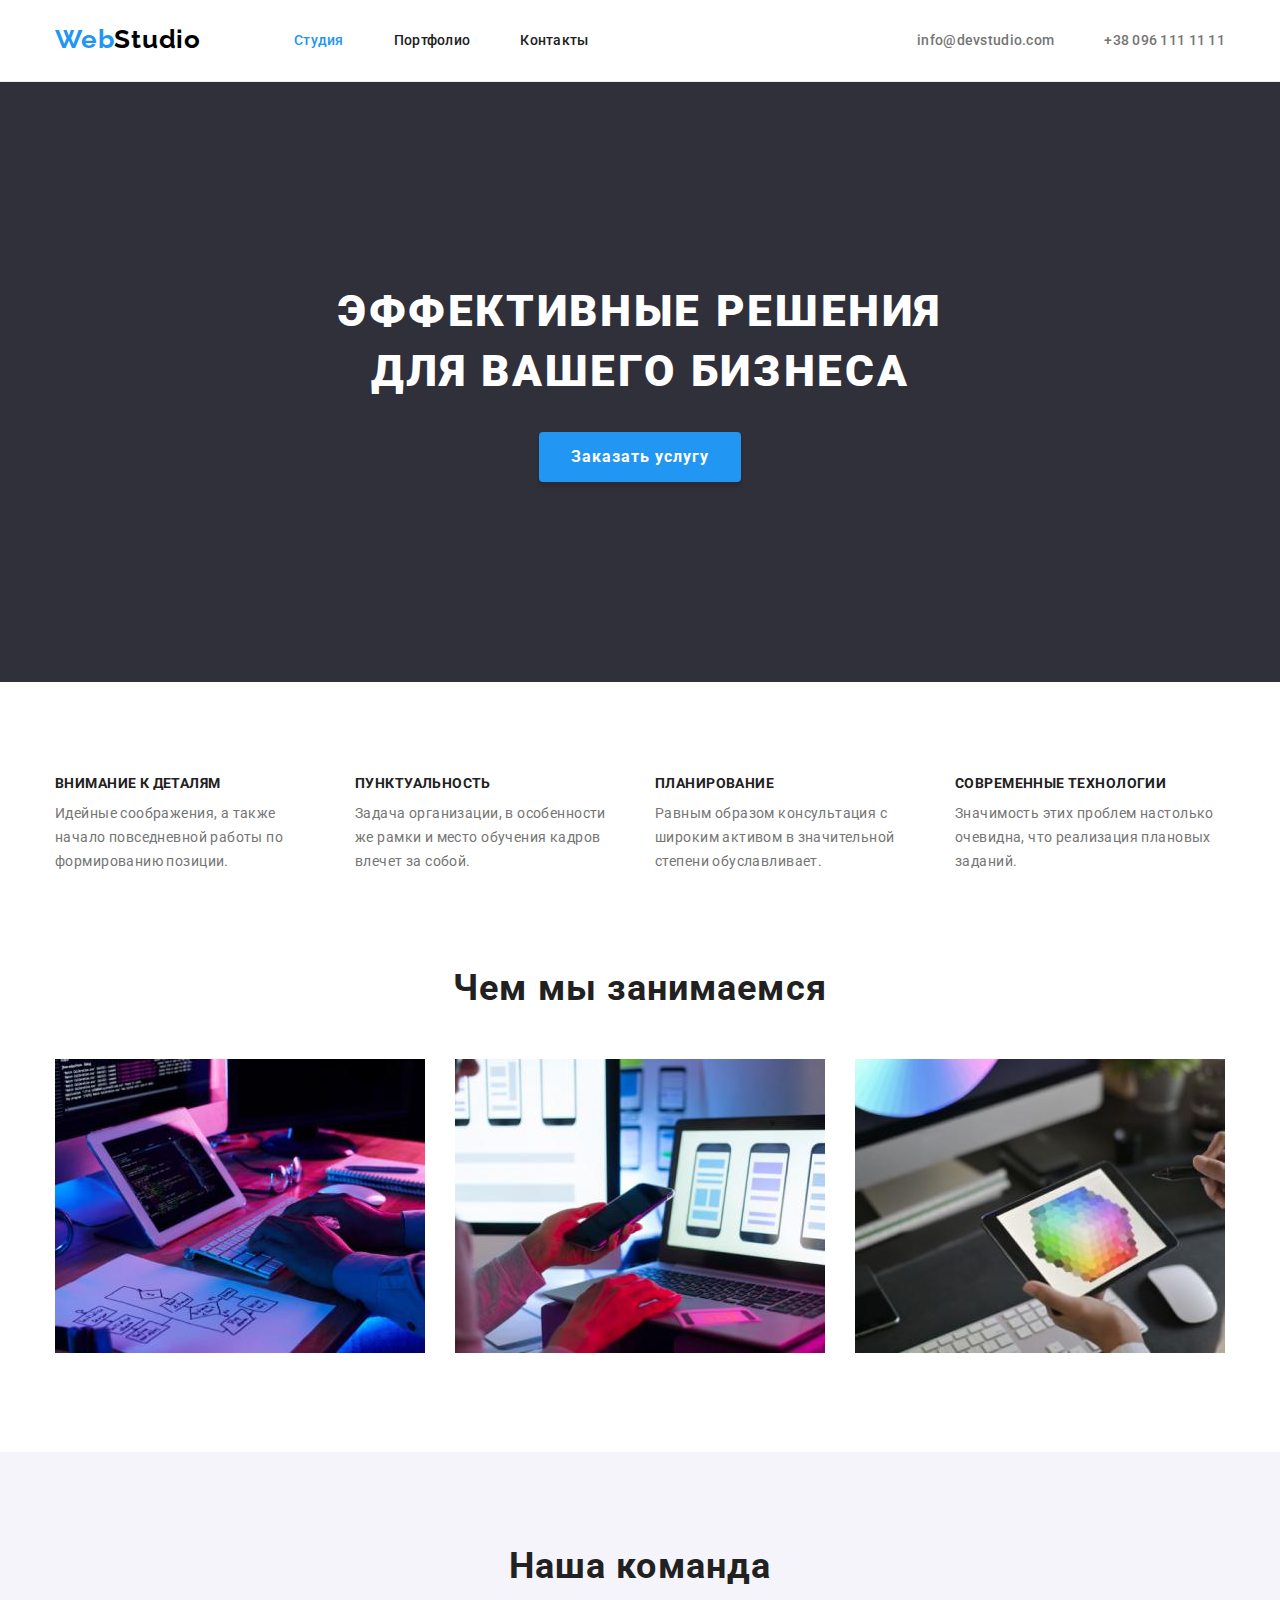
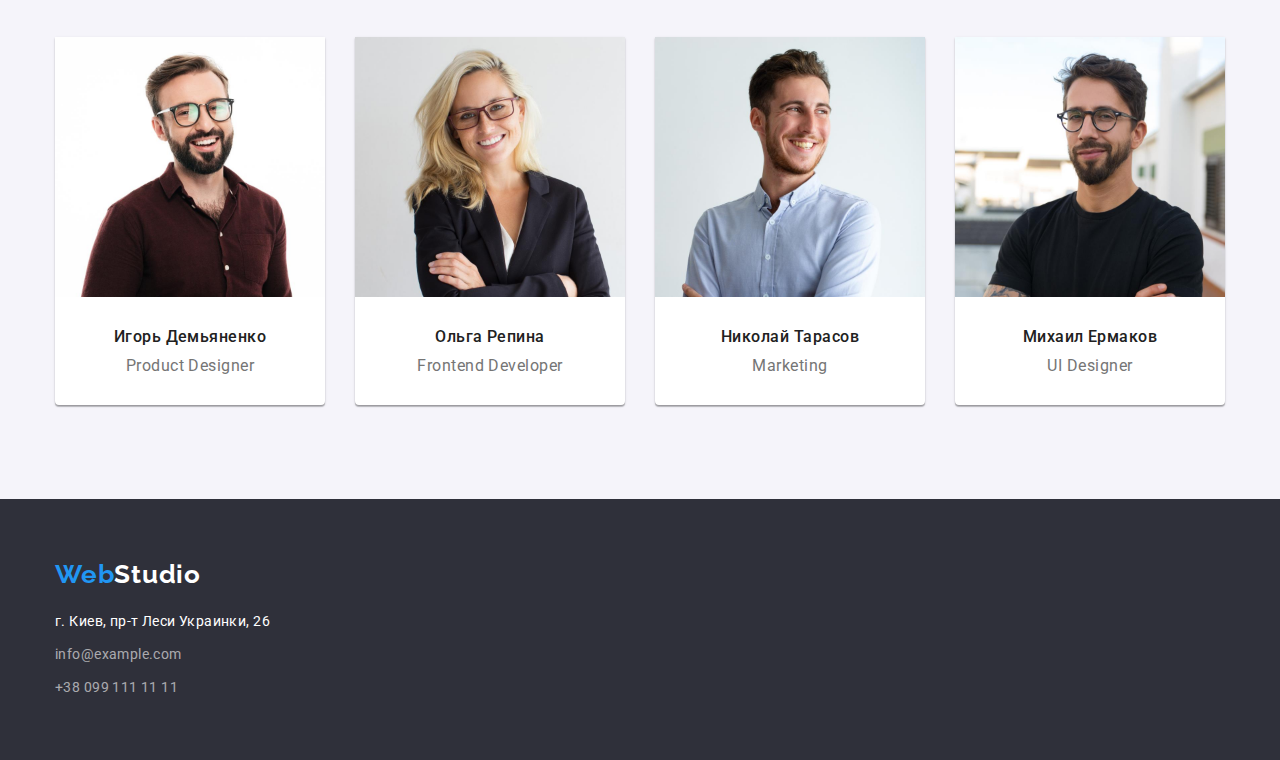
==== index.html @ b8639811 "+" ====
<!DOCTYPE html>
<html lang="ru">

<head>
    <meta charset="UTF-8">
    <meta http-equiv="X-UA-Compatible" content="IE=edge">
    <meta name="viewport" content="width=device-width, initial-scale=1.0">
    <title>WebStudio</title>
    <link rel="preconnect" href="https://fonts.googleapis.com">
    <link rel="preconnect" href="https://fonts.gstatic.com" crossorigin>
    <link
        href="https://fonts.googleapis.com/css2?family=Raleway:wght@700&family=Roboto:wght@400;500;700;900&display=swap"
        rel="stylesheet">
    <link rel="stylesheet" href="./css/modern-normalize.css">
    <link rel="stylesheet" href="./css/styles.css">
</head>

<body>
    <!-- Шапка сторінки з логотипом (верхній блок)-->

    <header class="hdr">
        <div class="container">
            <nav class="main-nav">
                <a class="logo" href="./index.html"><span class="logo-web">Web</span>Studio</a>
                <!-- Навігація на інші сторінки -->
                <ul class="site-nav list">
                    <li class="item"><a class="link studio" href="/index.html">Студия</a></li>
                    <li class="item"><a class="link" href="./portfolio.html">Портфолио</a></li>
                    <li class="item"><a class="link" href="">Контакты</a></li>
                </ul>
                <ul class="haeder-contact list">
                    <li class="item"><a class="h-link" href="mailto:info@devstudio.com">info@devstudio.com</a></li>
                    <li class="item"><a class="h-link" href="tel:+380961111111">+38 096 111 11 11</a></li>
                </ul>
            </nav>
        </div>
    </header>
    <!-- Унікальний контент сторінки (3 блоки)-->
    <main>
        <!--Эффективные решения для вашего бизнеса-->
        <section class="order">
            <div class="container">
                <h1 class="section-title one">Эффективные решения для вашего бизнеса</h1>
                <button type="button" class="button-order"> Заказать услугу</button>
            </div>
        </section>

        <!--Чем мы занимаемся-->
        <section class="section feature">
            <div class="container">
                <h2 class="feature-title">Особенности</h2>
                <ul class="feature-list list">
                    <li class="item">
                        <h3 class="title">Внимание к деталям</h3>
                        <p>Идейные соображения, а также начало повседневной работы по формированию позиции.</p>
                    </li>
                    <li class="item">
                        <h3 class="title">Пунктуальность</h3>
                        <p>Задача организации, в особенности же рамки и место обучения кадров влечет за собой.</p>
                    </li>
                    <li class="item">
                        <h3 class="title">Планирование</h3>
                        <p>Равным образом консультация с широким активом в значительной степени обуславливает.</p>
                    </li>
                    <li class="item">
                        <h3 class="title">Современные технологии</h3>
                        <p>Значимость этих проблем настолько очевидна, что реализация плановых заданий.</p>
                    </li>
                </ul>
            </div>
        </section>
        <section class="section work">
            <div class="container">
                <h2 class="section-title work">Чем мы занимаемся</h2>
                <ul class="work-list list">
                    <li class="item"><img src="./images/box1.jpg" alt="photo1" width="370"></li>
                    <li class="item"><img src="./images/box2.jpg" alt="photo2" width="370"></li>
                    <li class="item"><img src="./images/box3.jpg" alt="photo3" width="370"></li>
                </ul>
            </div>
        </section>
        <!--Наша команда-->
        <section class="section team">
            <div class="container">
                <h2 class="section-title team">Наша команда</h2>
                <ul class="team-list list">
                    <li class="item">
                        <img class="team-card" src="./images/card1.jpg" alt="Игорь Демьяненко" width="270">
                        <div class="team-title-text">
                            <h3 class="title-team">Игорь Демьяненко</h3>
                            <p class="team-text">Product Designer</p>
                        </div>
                    </li>
                    <li class="item">
                        <img class="team-card" src="./images/card2.jpg" alt="Ольга Репина" width="270">
                        <div class="team-title-text">
                            <h3 class="title-team">Ольга Репина</h3>
                            <p class="team-text">Frontend Developer</p>
                        </div>
                    </li>
                    <li class="item">
                        <img class="team-card" src="./images/card3.jpg" alt="Николай Тарасов" width="270">
                        <div class="team-title-text">
                            <h3 class="title-team">Николай Тарасов</h3>
                            <p class="team-text">Marketing</p>
                        </div>
                    </li>
                    <li class="item">
                        <img class="team-card" src="./images/card4.jpg" alt="Михаил Ермаков" width="270">
                        <div class="team-title-text">
                            <h3 class="title-team">Михаил Ермаков</h3>
                            <p class="team-text">UI Designer</p>
                        </div>
                    </li>
                </ul>
            </div>
        </section>
    </main>
    <!-- Підвал сторінки (нижня частина)-->
    <footer class="footer-list">
        <div class="container footer">
            <!-- Копірайт -->
            <a class="logo-footer" href="./index.html"> <span class="logo-web">Web</span>Studio</a>
            <!-- Посилання на соцмережі -->
            <address>
                <ul class="contact list">
                    <li><a class="contact-adres" href="https://goo.gl/maps/HZU3c6R3okZjk7ic6" target="_blank"
                            rel="noopener noreferrer">г. Киев, пр-т Леси Украинки, 26</a></li>
                    <li><a class="contact-mail" href="mailto:info@example.com">info@example.com</a></li>
                    <li><a class="contact-tel" href="tel:+380991111111">+38 099 111 11 11</a></li>
                </ul>
            </address>
        </div>
    </footer>
</body>

</html>
---- css/styles.css ----
:root {
    --primary-text-color: #757575;
    --title-color: #212121;
    --link-hover-color: #2196F3;
    --primary-bg-color: #2F303A;
    --bg-color-wite: #fff;
    --bg-color-grey: #F5F4FA;

}

body {
    margin: 0 0 0 0;
    font-family: Roboto, sans-serif;
    background: #fff;
    color: var(--primary-text-color);
    font-size: 14px;
    line-height: 1.33;
}

h2,
h3,
p {
    margin: 0;
}

ul {
    margin: 0;
    padding: 0;
}


.container {
    width: 1200px;
    margin-top: 0;
    margin-bottom: 0;
    margin-right: auto;
    margin-left: auto;
    padding-left: 15px;
    padding-right: 15px;
}

.list {

    padding-top: 0;
    padding-bottom: 0;
    padding-right: 0;
    padding-left: 0;
    margin-top: 0;
    margin-bottom: 0;
    margin-left: 0;
    margin-right: 0;
    list-style: none;
}

.hdr {
    border-bottom: 1px solid #ECECEC;
}

.main-nav {
    display: flex;
    align-items: center;
}

.logo {
    padding-top: 24px;
    padding-bottom: 25px;
    display: block;
    font-family: 'Raleway';
    font-weight: 700;
    font-size: 26px;
    line-height: 1.2;
    letter-spacing: 0.03em;
    color: black;
    text-decoration: none;
}



.logo-web {
    color: var(--link-hover-color)
}

/* .logo.up{
  display: flex;
  /* margin-left: 215px;
  margin-top: 24px;
  margin-right: 1240px;
  width: 145px;
  height: 31px; */

/* site-nav */
.site-nav {
    display: flex;
    margin-left: 93px;
}

/* .site-nav .item:not(:last-child){
  margin-right: 50px;
} */

.site-nav .item+.item {
    margin-left: 50px;
}


.site-nav .link {
    display: block;
    padding-top: 32px;
    padding-bottom: 32px;

    color: #212121;
    font-style: normal;
    font-weight: 500;
    font-size: 14px;
    line-height: 1.2;
    letter-spacing: 0.02em;
    text-decoration: none;

}

.site-nav .link:hover,
.site-nav .link:focus {
    color: var(--link-hover-color);
}

.link.studio {
    color: var(--link-hover-color);
}

.haeder-contact {
    display: flex;
    margin-left: auto;
}

.haeder-contact .item+.item {
    margin-left: 50px;
}

.haeder-contact .h-link {
    display: flex;
    padding-top: 32px;
    padding-bottom: 32px;
    color: var(--primary-text-color);
    text-decoration: none;
    font-style: normal;
    font-weight: 500;
    font-size: 14px;
    line-height: 1.2;
    letter-spacing: 0.02em;
}

.haeder-contact .h-link:hover,
.haeder-contact .h-link:focus {
    color: var(--link-hover-color)
}

/* section */
.section-title {
    color: var(--title-color);
}

/* .section-title.center
{
  text-align: center;
} */

.order {
    background-color: var(--primary-bg-color);
    padding-top: 200px;
    padding-bottom: 200px;

    align-items: center;
    text-align: center;

}

.section-title.one {
    margin-top: 0;
    margin-bottom: 30px;
    margin-left: auto;
    margin-right: auto;
    width: 696px;
    height: 120px;

    font-weight: 900;
    font-size: 44px;
    line-height: 1.36;
    letter-spacing: 0.06em;
    text-transform: uppercase;
    color: #fff;

}

.button-order {
    min-width: 200px;
    height: 50px;
    padding-top: 10px;
    padding-bottom: 10px;
    padding-right: 32px;
    padding-left: 32px;
    margin-right: 484px;
    margin-left: 484px;

    border-radius: 4px;
    border: transparent;
    background: var(--link-hover-color);
    box-shadow: 0px 4px 4px rgba(0, 0, 0, 0.15);
    font-family: inherit;
    font-weight: 700;
    font-size: 16px;
    line-height: 1.87;
    letter-spacing: 0.06em;

    cursor: pointer;
    color: #FFFFFF;
}

/* features  Особенности*/
.section.feature {
    padding-top: 94px;
    padding-bottom: 94px;
    padding-left: 0;
    padding-right: 0;
    background-color: var(--bg-color-wite);
}

.feature-list {
    display: flex;
}

.feature-list .item {
    width: 270px;
}

.feature-list .item p {
    line-height: 1.71;
    letter-spacing: 0.03em;
}

.feature-list .item+.item {
    margin-left: 30px;
}

.feature-title {
    font-size: 0;
}

.feature-list .title {
    margin-top: 0;
    margin-bottom: 10px;

    color: var(--title-color);
    font-weight: 700;
    font-size: 14px;
    line-height: 1.14;
    letter-spacing: 0.03em;
    text-transform: uppercase;
}

/* НАШИ РАБОТЫ */

.section.work {
    background-color: var(--bg-color-wite);
    padding-bottom: 94px;
}

.work-list {
    display: flex;
}

.work-list .item+.item {
    margin-left: 30px;
}



.team-list {
    display: flex;
}

.team-list .item {
    background-color: #fff;
    box-shadow: 0px 1px 3px rgba(0, 0, 0, 0.12), 0px 1px 1px rgba(0, 0, 0, 0.14), 0px 2px 1px rgba(0, 0, 0, 0.2);
    border-radius: 0px 0px 4px 4px;
}

.team-list .item+.item {
    margin-left: 30px;
}

.team-card {
    display: block;
}

.title-team {
    margin-bottom: 10px;
    font-weight: 500;
    font-size: 16px;
    text-align: center;
    line-height: 1.19;
    letter-spacing: 0.03em;
    color: var(--title-color);
}

.team-text {


    font-size: 16px;
    line-height: 1.19;
    text-align: center;
    letter-spacing: 0.03em;

    color: var(--primary-text-color);
}

.team-title-text {
    padding-top: 30px;
    padding-bottom: 30px;
}

.section-title.work {
    margin-bottom: 50px;
}

.section-title.work,
.section-title.team {
    margin-top: 0;

    font-weight: 700;
    font-size: 36px;
    line-height: 1.15;
    text-align: center;
    letter-spacing: 0.03em;

}

.section-title.team {

    margin-bottom: 50px;
}

.section.team {
    padding-top: 94px;
    padding-bottom: 94px;
    background: #F5F4FA;
}


/* footer */
.logo-footer {
    display: block;

    margin-bottom: 20px;

    font-family: 'Raleway';
    font-weight: 700;
    font-size: 26px;
    line-height: 1.19;
    letter-spacing: 0.03em;
    color: #fff;
    text-decoration: none;
}



.footer-list {
    padding-top: 60px;
    padding-bottom: 60px;
    background-color: var(--primary-bg-color);
}

.contact-adres {
    display: block;
    margin-bottom: 9px;
    font-style: normal;
    font-size: 14px;
    line-height: 1.71;
    letter-spacing: 0.03em;
    text-decoration: none;
    color: #FFFFFF;
}

.contact-mail {
    display: block;
    margin-bottom: 9px;
}

.contact-tel {
    display: block;

}

.contact-mail,
.contact-tel {
    color: rgba(255, 255, 255, 0.6);
    font-style: normal;
    font-size: 14px;
    line-height: 1.71;
    letter-spacing: 0.03em;
    text-decoration: none;
}

.contact-adres:hover,
.contact-mail:hover,
.contact-tel:hover {
    color: var(--link-hover-color);
}

.contact-adres:focus,
.contact-mail:focus,
.contact-tel:focus {
    color: var(--link-hover-color);
}

/* PORTFOLIO STYLES */

.portfolio-sec {
    padding-top: 94px;
    padding-bottom: 94px;
}

.link.portfolio {
    color: var(--link-hover-color);
}

.portf-title {
    font-size: 0;
}

.buttons-port.list {
    display: flex;
    margin-bottom: 50px;
    justify-content: center;

}

.buttons-port .item+.item {
    margin-left: 8px;
}

.button-portf {
    padding-top: 6px;
    padding-bottom: 6px;
    padding-right: 22px;
    padding-left: 22px;
    height: 38px;
    background: #F5F4FA;
    border: none;
    border-radius: 4px;


    font-family: inherit;
    font-weight: 500;
    font-size: 16px;
    line-height: 1.62;
    text-align: center;
    letter-spacing: 0.03em;
    cursor: pointer;
}

.button-portf:hover,
.button-portf:focus {
    background: #2196F3;
    box-shadow: 0px 3px 1px rgba(0, 0, 0, 0.1), 0px 1px 2px rgba(0, 0, 0, 0.08), 0px 2px 2px rgba(0, 0, 0, 0.12);
    color: #FFFFFF;
}

.portfolio-list .item {
    width: 370px;
    margin: 15px;
}

.portfolio-list {
    display: flex;
    flex-wrap: wrap;
    margin: -15px;

}

.portf-card {
    display: block;
}


.portf-list-title {

    margin-bottom: 4px;

    font-weight: 700;
    font-size: 18px;
    line-height: 2;
    letter-spacing: 0.06em;
    color: var(--title-color);
}

.portf-text {


    font-size: 16px;
    line-height: 1.88;
    letter-spacing: 0.03em;
    color: var(--primary-text-color);
}

.card-border {
    padding-top: 20px;
    padding-bottom: 20px;
    padding-left: 24px;
    padding-right: 24px;
    margin: 0;
    border-left: 1px solid #EEEEEE;
    border-right: 1px solid #EEEEEE;
    border-bottom: 1px solid #EEEEEE;
}

/*
колір основного тексту #212121
колір h1 #FFFFFF
колір web #2196F3
колір p, mail tel (header) #757575
колір background #2F303A
колір background наша команда #F5F4FA ;
колір*/

/* ФОРМУЛА від ширини відняти суму зазорів, поділити на кількість елементів в рядку і забрати у останніх марджин */

/* .portfolio-list .item:nth-child(3n){
  margin-right: 0;
} */
/* .portfolio-list .item:nth-last-child(-n+3){
margin-bottom: 0;
} */
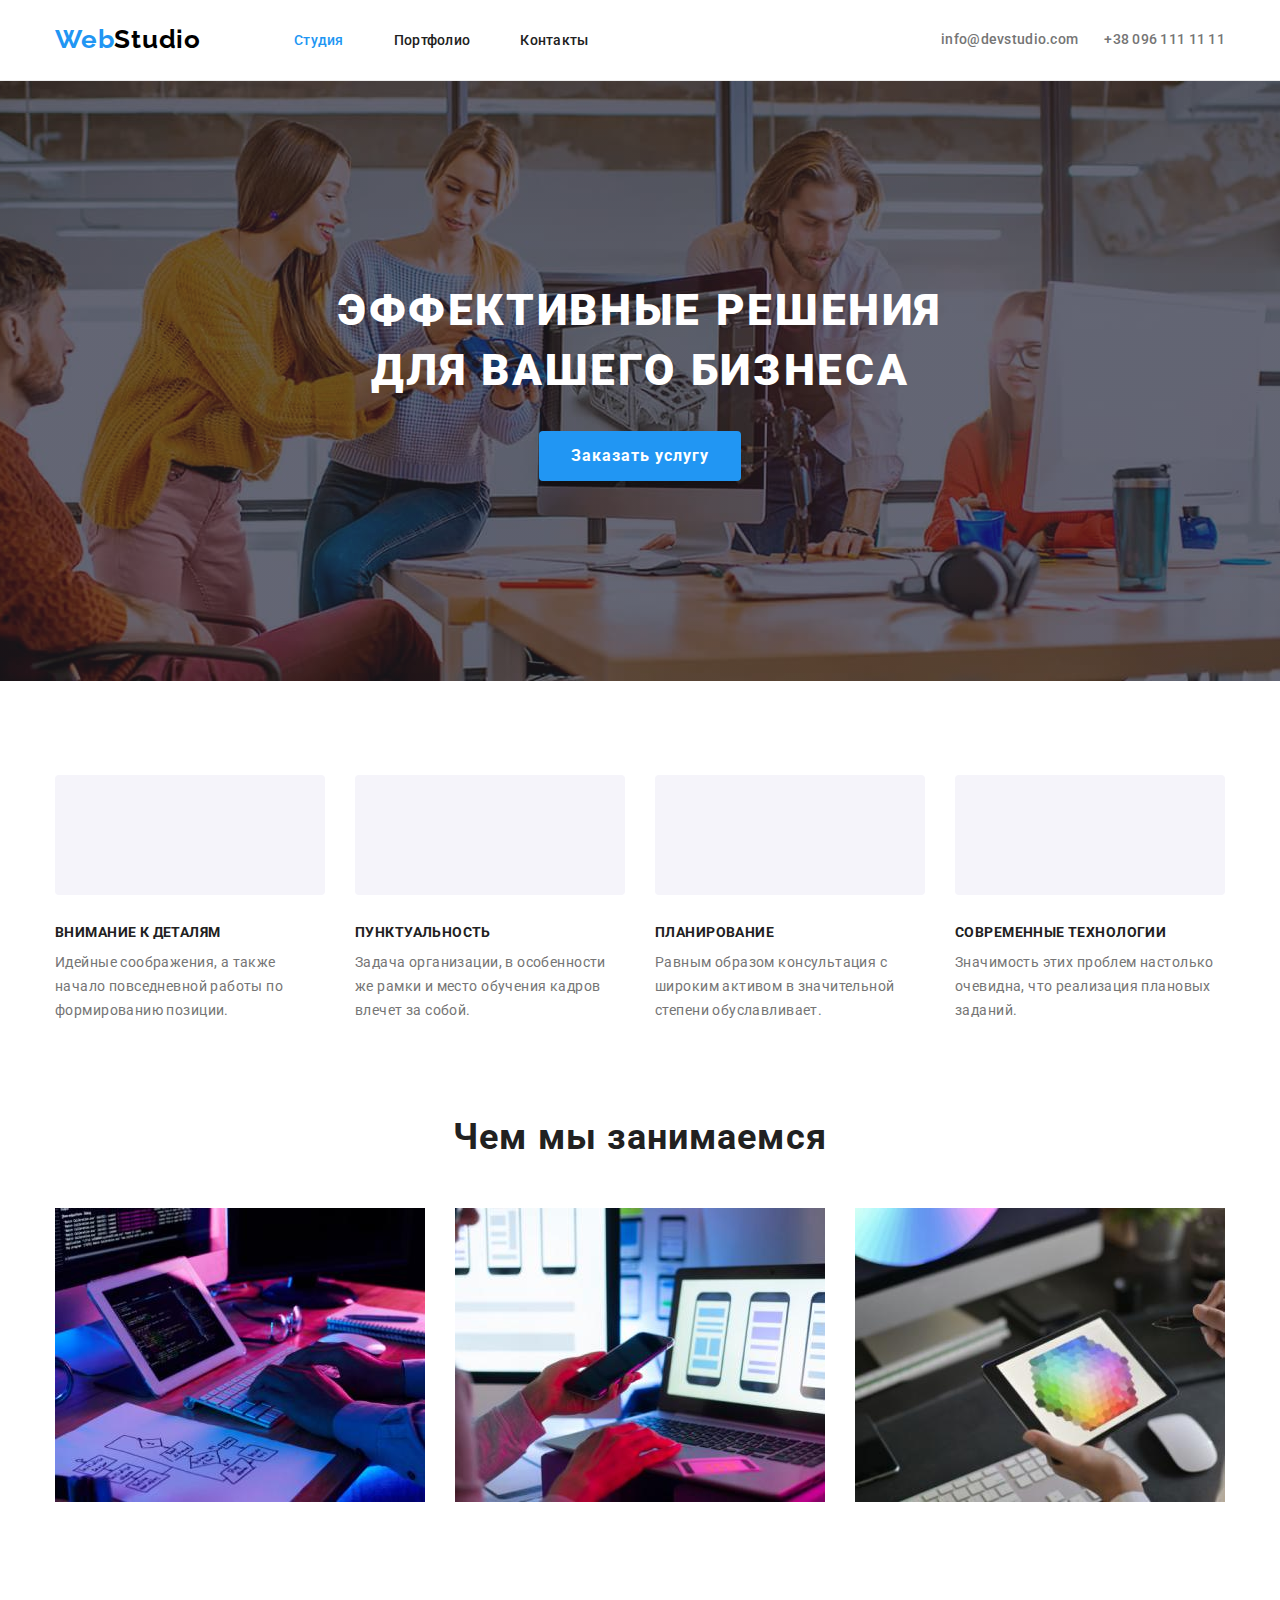
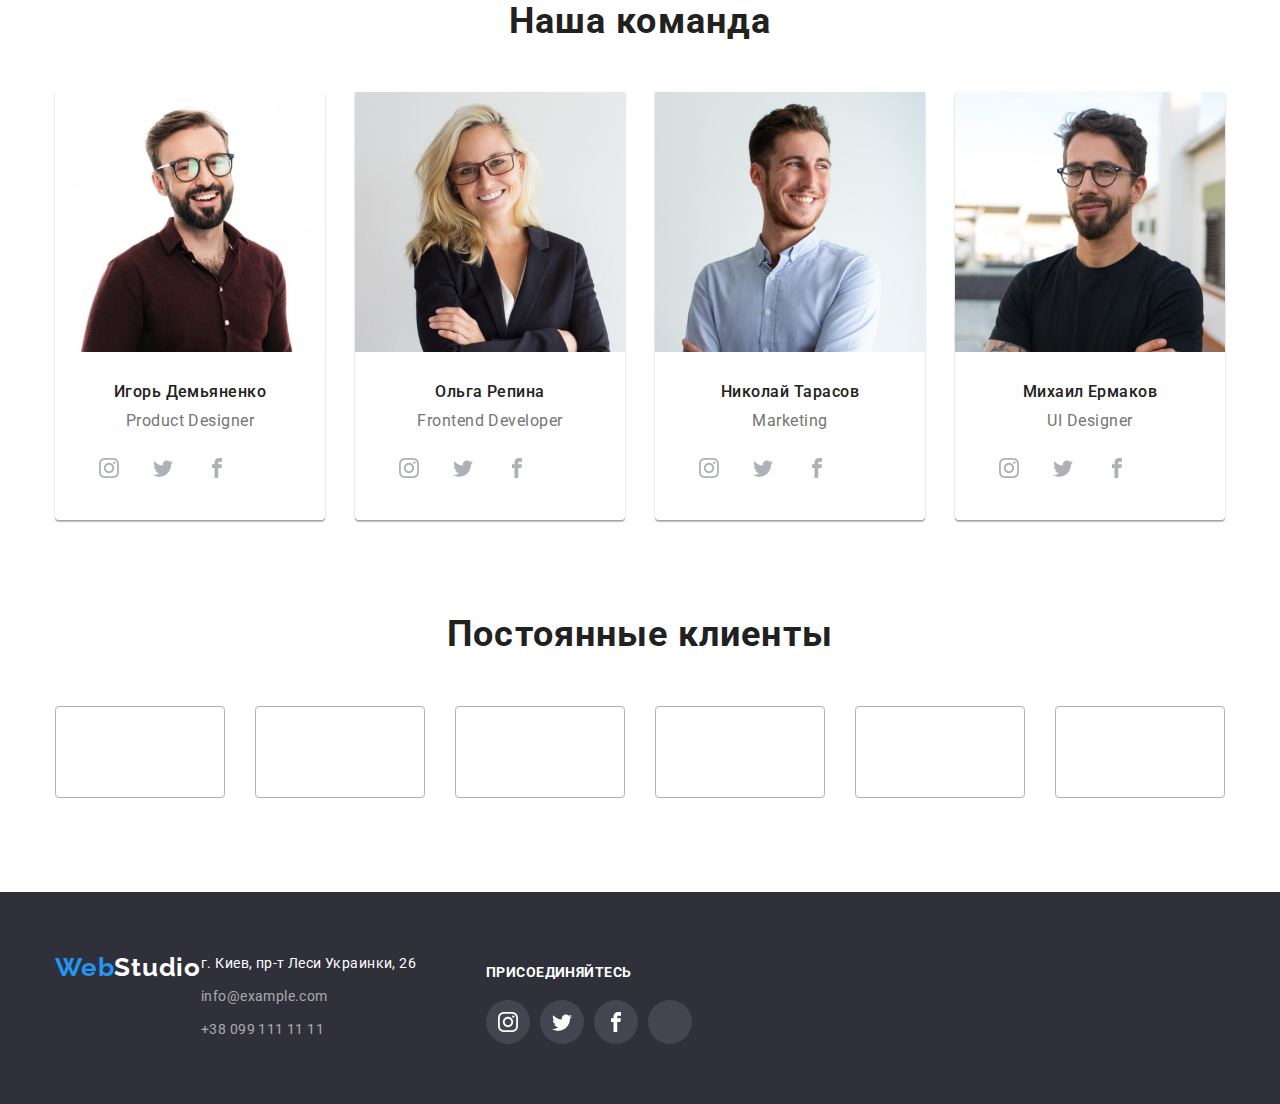
==== commit 824f9903: "WTFFFFF" ====
--- a/index.html
+++ b/index.html
@@ -19,50 +19,69 @@
     <!-- Шапка сторінки з логотипом (верхній блок)-->
 
     <header class="hdr">
-        <div class="container">
-            <nav class="main-nav">
-                <a class="logo" href="./index.html"><span class="logo-web">Web</span>Studio</a>
+        <div class="container hdr-nav-contact">
+            <nav class="hdr-nav">
+                <a class="logo" href="./index.html"><span>Web</span>Studio</a>
                 <!-- Навігація на інші сторінки -->
                 <ul class="site-nav list">
                     <li class="item"><a class="link studio" href="/index.html">Студия</a></li>
                     <li class="item"><a class="link" href="./portfolio.html">Портфолио</a></li>
                     <li class="item"><a class="link" href="">Контакты</a></li>
                 </ul>
-                <ul class="haeder-contact list">
-                    <li class="item"><a class="h-link" href="mailto:info@devstudio.com">info@devstudio.com</a></li>
-                    <li class="item"><a class="h-link" href="tel:+380961111111">+38 096 111 11 11</a></li>
-                </ul>
-            </nav>
+                
+                <ul class="hdr-contact list">
+                    <li class="item">
+                        <a class="hdr-link mail" href="mailto:info@devstudio.com"><svg class="hdr-icon-mail">
+                                <use href="./images/icons/symbol-defs.svg#icon-envelope"></use>
+                            </svg>info@devstudio.com</a>
+                    </li>
+                    <a class="hdr-link tel" href="tel:+380961111111"><svg class="hdr-icon-tel">
+                            <use href="./images/icons/symbol-defs.svg#icon-smartphone"></use>
+                        </svg>+38 096 111 11 11</a>
+                    </li>
+                </ul>
+                </nav>
         </div>
     </header>
     <!-- Унікальний контент сторінки (3 блоки)-->
     <main>
         <!--Эффективные решения для вашего бизнеса-->
-        <section class="order">
-            <div class="container">
-                <h1 class="section-title one">Эффективные решения для вашего бизнеса</h1>
-                <button type="button" class="button-order"> Заказать услугу</button>
+        <section class="section hero">
+            <div class="container">
+                <h1 class="section-title hero">Эффективные решения для вашего бизнеса</h1>
+                <button type="button" class="btn-order"> Заказать услугу</button>
             </div>
         </section>
 
         <!--Чем мы занимаемся-->
         <section class="section feature">
             <div class="container">
-                <h2 class="feature-title">Особенности</h2>
+                <h2 class="visually-hidden">Особенности</h2>
                 <ul class="feature-list list">
                     <li class="item">
+                        <div class="item-icon">
+                            <svg href="feature-icon"><use href="./images/icons/symbol-defs.svg#icon-antenna"></use></svg>
+                        </div>
                         <h3 class="title">Внимание к деталям</h3>
                         <p>Идейные соображения, а также начало повседневной работы по формированию позиции.</p>
                     </li>
                     <li class="item">
+                        <div class="item-icon"><svg class="feature-icon"><use href="./images/icons/symbol-defs.svg#icon-clock"></use></svg>
+                        </div>
                         <h3 class="title">Пунктуальность</h3>
                         <p>Задача организации, в особенности же рамки и место обучения кадров влечет за собой.</p>
                     </li>
                     <li class="item">
+                        <div class="item-icon"><svg class="feature-icon">
+                                <use href="./images/icons/symbol-defs.svg#icon-diagram"></use></svg>
+                        </div>
                         <h3 class="title">Планирование</h3>
                         <p>Равным образом консультация с широким активом в значительной степени обуславливает.</p>
                     </li>
                     <li class="item">
+                        <div class="item-icon"><svg class="feature-icon">
+                                <use href="./images/icons/symbol-defs.svg#icon-astronaut"></use></svg>
+                        </div>
                         <h3 class="title">Современные технологии</h3>
                         <p>Значимость этих проблем настолько очевидна, что реализация плановых заданий.</p>
                     </li>
@@ -89,38 +108,181 @@
                         <div class="team-title-text">
                             <h3 class="title-team">Игорь Демьяненко</h3>
                             <p class="team-text">Product Designer</p>
-                        </div>
+                            <ul class="team-link-list list">
+                                <li class="team-link-item"><a href="" class="social"><svg class="link-icon inst"><use href="./images/icons/symbol-defs.svg#icon-instagram"></use></svg></a>
+                                </li>
+                                <li class="team-link-item">
+                                    <a href="" class="social">
+                                        <svg class="link-icon twitter">
+                                            <use href="./images/icons/symbol-defs.svg#icon-twitter"></use>
+                                        </svg>
+                                    </a>
+                                </li>
+                                <li class="team-link-item">
+                                    <a href="" class="social">
+                                        <svg class="link-icon facebook">
+                                            <use href="./images/icons/symbol-defs.svg#icon-facebook"></use>
+                                        </svg>
+                                    </a>
+                                </li>
+                                <li class="team-link-item">
+                                    <a href="" class="social">
+                                        <svg class="link-icon linkedin">
+                                            <use href="./images/icons/symbol-defs.svg#icon-linkedin"></use>
+                                        </svg>
+                                    </a>
+                                </li>
+                                </ul>
+                                </div>
+                        
                     </li>
                     <li class="item">
                         <img class="team-card" src="./images/card2.jpg" alt="Ольга Репина" width="270">
                         <div class="team-title-text">
                             <h3 class="title-team">Ольга Репина</h3>
                             <p class="team-text">Frontend Developer</p>
-                        </div>
+                            <ul class="team-link-list list"><li class="team-link-item"><a href="" class="social"><svg class="link-icon inst"><use href="./images/icons/symbol-defs.svg#icon-instagram"></use>
+                    </svg>
+                    </a>
+                    </li>
+                    <li class="team-link-item"><a href="" class="social"><svg class="link-icon twitter"><use href="./images/icons/symbol-defs.svg#icon-twitter"></use>
+                        </svg>
+                        </a>
+                    </li>
+                    <li class="team-link-item">
+                        <a href="" class="social">
+                            <svg class="link-icon facebook"><use href="./images/icons/symbol-defs.svg#icon-facebook"></use>
+                            </svg>
+                        </a>
+                    </li>
+                    <li class="team-link-item"><a href="" class="social"><svg class="link-icon linkedin"><use href="./images/icons/symbol-defs.svg#icon-linkedin"></use>
+                        </svg>
+                        </a>
+                    
+                    </div>
                     </li>
                     <li class="item">
                         <img class="team-card" src="./images/card3.jpg" alt="Николай Тарасов" width="270">
                         <div class="team-title-text">
                             <h3 class="title-team">Николай Тарасов</h3>
                             <p class="team-text">Marketing</p>
-                        </div>
+                            <ul class="team-link-list list"><li class="team-link-item"><a href="" class="social"><svg class="link-icon inst"><use href="./images/icons/symbol-defs.svg#icon-instagram"></use>
+                            </svg>
+                        </a>
+                    </li>
+                    <li class="team-link-item"><a href="" class="social"><svg class="link-icon twitter"><use href="./images/icons/symbol-defs.svg#icon-twitter">
+
+                    </use>
+                </svg>
+            </a>
+        </li>
+        <li class="team-link-item"><a href="" class="social"><svg class="link-icon facebook"><use href="./images/icons/symbol-defs.svg#icon-facebook">
+
+        </use>
+    </svg>
+</a>
+        </li>
+        <li class="team-link-item"><a href="" class="social"><svg class="link-icon linkedin"><use href="./images/icons/symbol-defs.svg#icon-linkedin"></use></svg></a></li>
+                    </div>
                     </li>
                     <li class="item">
                         <img class="team-card" src="./images/card4.jpg" alt="Михаил Ермаков" width="270">
                         <div class="team-title-text">
                             <h3 class="title-team">Михаил Ермаков</h3>
                             <p class="team-text">UI Designer</p>
-                        </div>
-                    </li>
+                            <ul class="team-link-list list"><li class="team-link-item"><a href="" class="social"><svg class="link-icon inst"><use href="./images/icons/symbol-defs.svg#icon-instagram">
+
+                            </use>
+                        </svg>
+                    </a>
+                </li>
+            <li class="team-link-item">
+                <a href="" class="social"><svg class="link-icon twitter">
+                    <use href="./images/icons/symbol-defs.svg#icon-twitter"></use>
+                </svg>
+            </a>
+        </li>
+        <li class="team-link-item">
+            <a href="" class="social"><svg class="link-icon facebook"><use href="./images/icons/symbol-defs.svg#icon-facebook"></use>
+            </svg>
+            </a>
+        </li>
+        <li class="team-link-item">
+            <a href="" class="social">
+                <svg class="link-icon linkedin">
+                    <use href="./images/icons/symbol-defs.svg#icon-linkedin"></use>
+                </svg>
+            </a>
+        </li>
+        </ul>
+        </ul>
+        </div>
+        </li>
+        </ul>
+        </div>
+        </section>
+        <!-- постоянные клиенты-->
+        <section class="section clients">
+            <div class="container">
+                <h2 class="section-title clients">Постоянные клиенты</h2>
+                <ul class="clients-list list">
+                    <li class="clients-item">
+                        <a href="" class="clients-link">
+                            <svg class="clients-icon">
+                                <use href="./images/icons/symbol-defs.svg#client1">
+
+                                </use>
+                            </svg>
+                        </a>
+                    </li>
+                    <li class="clients-item">
+                        <a href="" class="clients-link">
+                            <svg class="clients-icon">
+                                <use href="./images/icons/symbol-defs.svg#icon-client2">
+                                </use>
+                            </svg>
+                        </a>
+                    </li>
+                    <li class="clients-item">
+                        <a href="" class="clients-link">
+                            <svg class="clients-icon">
+                                <use href="./images/icons/symbol-defs.svg#icon-client3"></use>
+                            </svg>
+                        </a>
+                    </li>
+                    <li class="clients-item">
+                        <a href="" class="clients-link">
+                            <svg class="clients-icon">
+                                <use href="./images/icons/symbol-defs.svg#icon-client4"></use>
+                            </svg>
+                        </a>
+                    </li>
+                    <li class="clients-item">
+                        <a href="" class="clients-link">
+                            <svg class="clients-icon">
+                                <use href="./images/icons/symbol-defs.svg#icon-client5"></use>
+                            </svg>
+                        </a>
+                    </li>
+                    <li class="clients-item">
+                        <a href="" class="clients-link">
+                            <svg class="clients-icon">
+                                <use href="./images/icons/symbol-defs.svg#icon-client6"></use>
+                            </svg>
+                        </a>
+                    </li>
+
                 </ul>
             </div>
         </section>
+
     </main>
     <!-- Підвал сторінки (нижня частина)-->
-    <footer class="footer-list">
+    <footer class="footer-box">
         <div class="container footer">
+            <div class="adress-box">
             <!-- Копірайт -->
-            <a class="logo-footer" href="./index.html"> <span class="logo-web">Web</span>Studio</a>
+            <a class="logo-footer" href="./index.html"> <span>Web</span>Studio</a>
             <!-- Посилання на соцмережі -->
             <address>
                 <ul class="contact list">
@@ -131,7 +293,30 @@
                 </ul>
             </address>
         </div>
-    </footer>
+        <!-- ПРИИСОЕДЕНИНЯЙТЕСЬ -->
+        <div class="footer-link"><p class="footer-link-text">Присоединяйтесь</p>
+        <ul class="footer-link-list list"><li class="footer-link-item"><a href="" class="footer-social"><svg class="footer-link-icon">
+            <use href="./images/icons/symbol-defs.svg#icon-instagram">
+        </use>
+        </svg>
+    </a>
+</li>
+<li class="footer-link-item"><a href="" class="footer-social"><svg class="footer-link-icon"><use href="./images/icons/symbol-defs.svg#icon-twitter">
+</use>
+</svg>
+</a>
+</li>
+<li class="footer-link-item"><a href="" class="footer-social"><svg class="footer-link-icon"><use href="./images/icons/symbol-defs.svg#icon-facebook"></use>
+</svg>
+</a>
+</li>
+<li class="footer-link-item"><a href="" class="footer-social"><svg class="footer-link-icon"><use href="./images/icons/symbol-defs.svg#icon-linkedin"></use>
+</svg>
+</a>
+</li>
+</ul>
+</div>
+</div>
+</footer>
 </body>
-
 </html>--- a/css/styles.css
+++ b/css/styles.css
@@ -1,10 +1,12 @@
 :root {
     --primary-text-color: #757575;
-    --title-color: #212121;
-    --link-hover-color: #2196F3;
-    --primary-bg-color: #2F303A;
-    --bg-color-wite: #fff;
-    --bg-color-grey: #F5F4FA;
+        --title-color: #212121;
+        --link-hover-color: #2196F3;
+        --accent-color: #2196F3;
+        --btn-color: #2196F3;
+        --primary-bg-color: #2F303A;
+        --bg-prioritet-color: #fff;
+        --bg-another-color: #F5F4FA;
 
 }
 
@@ -17,24 +19,33 @@
     line-height: 1.33;
 }
 
+p,
+h1,
 h2,
 h3,
-p {
+h4,
+h5,
+h6 {
     margin: 0;
 }
 
-ul {
+ul ,ol {
     margin: 0;
     padding: 0;
 }
 
+button {
+    cursor: pointer;
+}
+
+address {
+    font-style: normal;
+}
+
 
 .container {
     width: 1200px;
-    margin-top: 0;
-    margin-bottom: 0;
-    margin-right: auto;
-    margin-left: auto;
+    margin: 0 auto;
     padding-left: 15px;
     padding-right: 15px;
 }
@@ -52,11 +63,24 @@
     list-style: none;
 }
 
+
+.visually-hidden {
+    position: absolute;
+        width: 1px;
+        height: 1px;
+        margin: -1px;
+        border: 0;
+        padding: 0; 
+        white-space: nowrap;
+            clip-path: inset(100%);
+            clip: rect(0 0 0 0);
+            overflow: hidden;
+}
 .hdr {
     border-bottom: 1px solid #ECECEC;
 }
 
-.main-nav {
+.hdr-nav {
     display: flex;
     align-items: center;
 }
@@ -76,8 +100,8 @@
 
 
 
-.logo-web {
-    color: var(--link-hover-color)
+.logo span {
+    color: var(--accent-color);
 }
 
 /* .logo.up{
@@ -102,9 +126,14 @@
     margin-left: 50px;
 }
 
+.site-nav-list {
+    display: flex;
+    margin-right: 305px;
+}
+
 
 .site-nav .link {
-    display: block;
+    
     padding-top: 32px;
     padding-bottom: 32px;
 
@@ -124,22 +153,29 @@
 }
 
 .link.studio {
-    color: var(--link-hover-color);
-}
-
-.haeder-contact {
+    color: var(--accent-color);
+}
+
+.hdr-contact.list {
     display: flex;
     margin-left: auto;
 }
 
-.haeder-contact .item+.item {
-    margin-left: 50px;
-}
-
-.haeder-contact .h-link {
-    display: flex;
-    padding-top: 32px;
-    padding-bottom: 32px;
+.hdr-contact .item+.item {
+    margin-left: 30px;
+}
+
+.hdr-contact .item {
+    display: flex;
+    align-items: center;
+    justify-content: center;
+}
+
+.hdr-contact .hdr-link {
+    display: flex;
+    align-items: center;
+    padding-top: 24px;
+    padding-bottom: 25px;
     color: var(--primary-text-color);
     text-decoration: none;
     font-style: normal;
@@ -149,28 +185,86 @@
     letter-spacing: 0.02em;
 }
 
-.haeder-contact .h-link:hover,
-.haeder-contact .h-link:focus {
-    color: var(--link-hover-color)
-}
-
-/* section */
-.section-title {
-    color: var(--title-color);
-}
-
-/* .section-title.center
-{
-  text-align: center;
-} */
-
-.order {
-    background-color: var(--primary-bg-color);
-    padding-top: 200px;
+.hdr-contact .hdr-link:hover,
+.hdr-contact .hdr-link:focus,
+.hdr-contact .hdr-link:hover .hdr-icon-mail,
+.hdr-contact .hdr-link:hover .hdr-icon-tel,
+.hdr-contact .hdr-link:focus .hdr-icon-mail,
+.hdr-contact .hdr-link:focus .hdr-icon-tel {
+    color: var(--accent-color);
+    fill:var(--accent-color);
+    
+}
+
+.hdr-icon-mail{
+    width: 16px;
+    height: 12px;
+    margin-right: 10px;
+    fill:rgba(117, 117, 117, 1);
+}
+
+.hdr-icon-tel {
+    width: 16px;
+    height: 12px;
+    margin-right: 10px;
+    fill:
+        rgba(117, 117, 117, 1);
+}
+
+/* Эффективные решения для вашего бизнеса */
+section.hero{
+padding-top: 200px;
     padding-bottom: 200px;
-
     align-items: center;
     text-align: center;
+    background-color: var(--primary-bg-color);
+    background-image: linear-gradient(to right, rgba(47, 48, 58, 0.4), rgba(47, 48, 58, 0.4)), url(../images/hero-bg.jpg);
+    background-repeat: no-repeat;
+    background-position: center;
+}
+
+
+.section-title{
+    color: var(--title-color);
+}
+
+.section-title.hero{
+    margin-top: 0;
+        margin-bottom: 30px;
+        margin-left: auto;
+        margin-right: auto;
+        width: 696px;
+        height: 120px;
+    
+        font-weight: 900;
+        font-size: 44px;
+        line-height: 1.36;
+        letter-spacing: 0.06em;
+        text-transform: uppercase;
+        color: #fff;
+}
+
+.btn-order {
+    min-width: 200px;
+        height: 50px;
+        padding-top: 10px;
+        padding-bottom: 10px;
+        padding-right: 32px;
+        padding-left: 32px;
+        margin-right: 484px;
+        margin-left: 484px;
+        border-radius: 4px;
+            border: transparent;
+            background: var(--btn-color);
+            box-shadow: 0px 4px 4px rgba(0, 0, 0, 0.15);
+            font-family: inherit;
+            font-weight: 700;
+            font-size: 16px;
+            line-height: 1.87;
+            letter-spacing: 0.06em;
+        
+            cursor: pointer;
+            color: #FFFFFF;
 
 }
 
@@ -216,7 +310,7 @@
 }
 
 /* features  Особенности*/
-.section.feature {
+.feature {
     padding-top: 94px;
     padding-bottom: 94px;
     padding-left: 0;
@@ -241,12 +335,24 @@
     margin-left: 30px;
 }
 
-.feature-title {
-    font-size: 0;
+.item-icon{
+    display: flex;
+        align-items: center;
+        justify-content: center;
+        width: 270px;
+        height: 120px;
+            margin-bottom: 30px;
+            background-color: var(--bg-another-color);
+            border-radius: 4px;
+}
+
+.feature-icon{
+    width: 70px;
+    height: 70px;
 }
 
 .feature-list .title {
-    margin-top: 0;
+   
     margin-bottom: 10px;
 
     color: var(--title-color);
@@ -273,6 +379,25 @@
 }
 
 
+
+..section.team {
+    padding-top: 94px;
+    padding-bottom: 94px;
+    background-color: var(--bg-another-color);
+
+}
+
+.section-title.work,
+.section-title.team,
+.section-title.clients {
+    margin-top: 0;
+    margin-bottom: 50px;
+    font-weight: 700;
+    font-size: 36px;
+    line-height: 1.15;
+    text-align: center;
+    letter-spacing: 0.03em;
+}
 
 .team-list {
     display: flex;
@@ -303,8 +428,7 @@
 }
 
 .team-text {
-
-
+    margin-bottom: 16px;
     font-size: 16px;
     line-height: 1.19;
     text-align: center;
@@ -318,98 +442,203 @@
     padding-bottom: 30px;
 }
 
-.section-title.work {
+.team-link-list {
+    display: flex;
+    padding-right: 32px;
+    padding-left: 32px;
+    /* justify-content: center; */
+}
+
+
+
+
+
+.social {
+    display: flex;
+    align-items: center;
+    justify-content: center;
+    width: 44px;
+    height: 44px;
+    fill:
+        rgba(175, 177, 184, 1);
+}
+
+.team-link-list .team-link-item+.team-link-item {
+    margin-left: 10px;
+}
+
+.link-icon {
+    width: 20px;
+    height: 20px;
+    padding: 0;
+}
+
+.social:hover,
+.social:focus {
+    background-color: var(--accent-color);
+    border-radius: 50%;
+    fill: #FFFFFF;
+}
+
+
+/* Постоянные клиетны */
+
+s.ection-title.clients{
     margin-bottom: 50px;
 }
 
-.section-title.work,
-.section-title.team {
-    margin-top: 0;
-
-    font-weight: 700;
-    font-size: 36px;
-    line-height: 1.15;
-    text-align: center;
-    letter-spacing: 0.03em;
-
-}
-
-.section-title.team {
-
-    margin-bottom: 50px;
-}
-
-.section.team {
+.section.clients{
     padding-top: 94px;
-    padding-bottom: 94px;
-    background: #F5F4FA;
-}
-
-
+        padding-bottom: 94px;
+}
+
+.clients-list{
+    display: flex;
+        justify-content: center;
+}
+
+.clients-list .clients-item+.clients-item{
+    margin-left: 30px;
+}
+
+.clients-link{
+    display: flex;
+        width: 170px;
+        height: 92px;
+        border: 1px solid #AFB1B8;
+            border-radius: 4px;
+            align-items: center;
+            justify-content: center;
+}
+
+.clients-link:hover .clients-icon,
+.clients-link:focus .clients-icon{
+    fill:var(--accent-color);
+}
+.clients-link:hover,
+.clients-link:focus {
+    border: 1px solid var(--accent-color);
+}
+
+.clients-icon{
+    width: 106px;
+        height: 60px;
+        fill: #AFB1B8;
+}
 /* footer */
-.logo-footer {
+.container.footer{
+    display: flex;
+}
+.footer-box{
+    padding-top: 60px;
+        padding-bottom: 60px;
+        background-color: var(--primary-bg-color);
+}
+.adress-box{
+    display: flex;
+}
+.logo-footer{
     display: block;
-
-    margin-bottom: 20px;
-
-    font-family: 'Raleway';
-    font-weight: 700;
-    font-size: 26px;
-    line-height: 1.19;
-    letter-spacing: 0.03em;
-    color: #fff;
-    text-decoration: none;
-}
-
-
-
-.footer-list {
-    padding-top: 60px;
-    padding-bottom: 60px;
-    background-color: var(--primary-bg-color);
-}
-
-.contact-adres {
+    
+        margin-bottom: 20px;
+    
+        font-family: 'Raleway';
+        font-weight: 700;
+        font-size: 26px;
+        line-height: 1.19;
+        letter-spacing: 0.03em;
+        color: #fff;
+        text-decoration: none;
+}
+
+.logo-footer span{
+    color:var(--accent-color);
+}
+.contact-adres{
+    display: inline-block;
+        margin-bottom: 9px;
+        font-style: normal;
+        font-size: 14px;
+        line-height: 1.71;
+        letter-spacing: 0.03em;
+        text-decoration: none;
+        color: #FFFFFF;
+}
+.contact-mail{
     display: block;
-    margin-bottom: 9px;
-    font-style: normal;
-    font-size: 14px;
-    line-height: 1.71;
-    letter-spacing: 0.03em;
-    text-decoration: none;
-    color: #FFFFFF;
-}
-
-.contact-mail {
+        margin-bottom: 9px;
+}
+
+.contact-tel{
     display: block;
-    margin-bottom: 9px;
-}
-
-.contact-tel {
-    display: block;
-
 }
 
 .contact-mail,
-.contact-tel {
-    color: rgba(255, 255, 255, 0.6);
-    font-style: normal;
-    font-size: 14px;
-    line-height: 1.71;
-    letter-spacing: 0.03em;
-    text-decoration: none;
+.contact-tel{
+        color: rgba(255, 255, 255, 0.6);
+            font-style: normal;
+            font-size: 14px;
+            line-height: 1.71;
+            letter-spacing: 0.03em;
+            text-decoration: none;
 }
 
 .contact-adres:hover,
 .contact-mail:hover,
-.contact-tel:hover {
+.contact-tel:hover{
     color: var(--link-hover-color);
 }
-
 .contact-adres:focus,
 .contact-mail:focus,
-.contact-tel:focus {
-    color: var(--link-hover-color);
+.contact-tel:focus{
+    color:var(--link-hover-color);
+}
+
+
+.footer-link{
+    margin-left: 70px;
+        padding-top: 12px;
+}
+.footer-link-text{
+    margin-bottom: 20px;
+    font-weight: 700;
+    font-size: 14px;
+    line-height: 16px;
+    letter-spacing: 0.03em;
+    text-transform: uppercase;
+
+    color: #FFFFFF;
+
+}
+
+.footer-link-list .footer-link-item+.footer-link-item{
+margin-left: 10px;
+}
+
+.footer-link-list{
+    display: flex;
+}
+
+.footer-social{
+    display: flex;
+        align-items: center;
+        justify-content: center;
+        width: 44px;
+        height: 44px;
+        border-radius: 50%;
+        background-color: rgba(255, 255, 255, 0.1);
+        fill: var(--bg-prioritet-color);
+}
+.footer-social:hover,
+.footer-social:focus{
+background-color: var(--accent-color);
+}
+
+.footer-link-icon {
+    width: 20px;
+    height: 20px;
+    
+
 }
 
 /* PORTFOLIO STYLES */
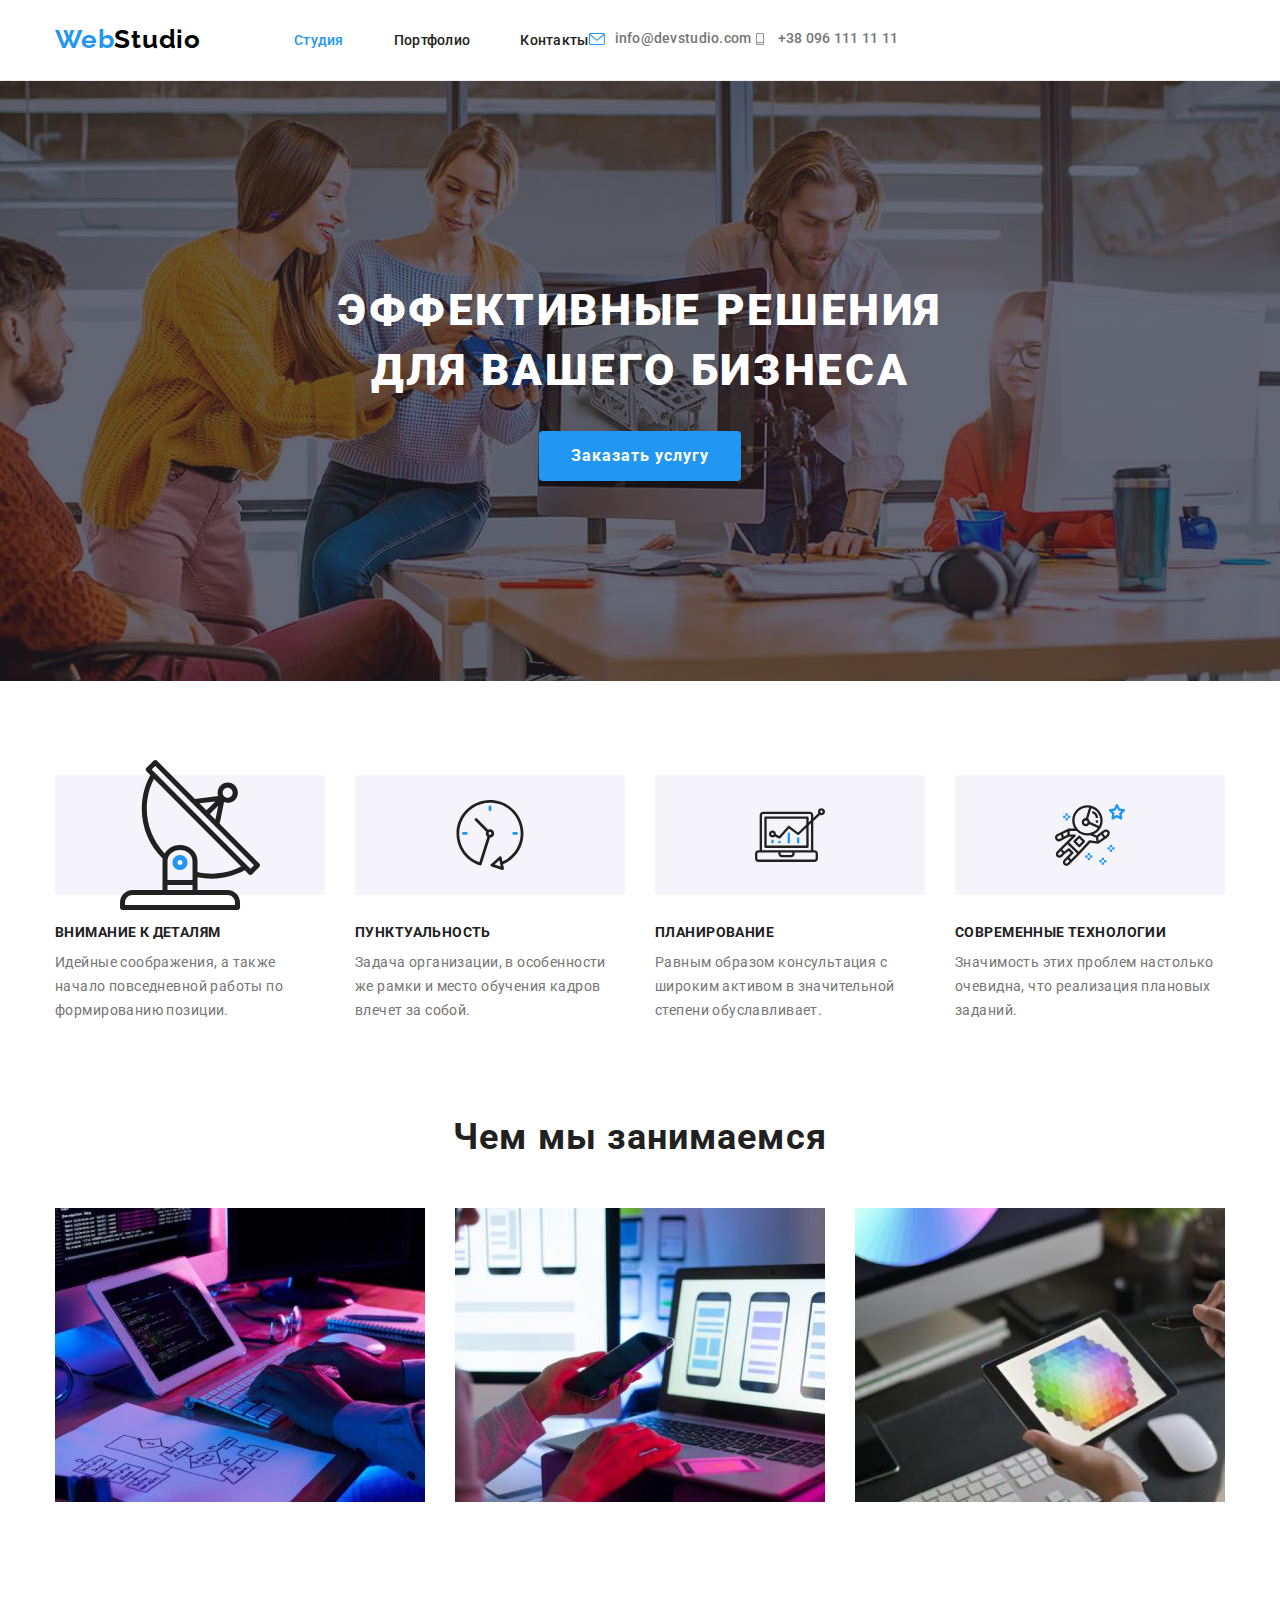
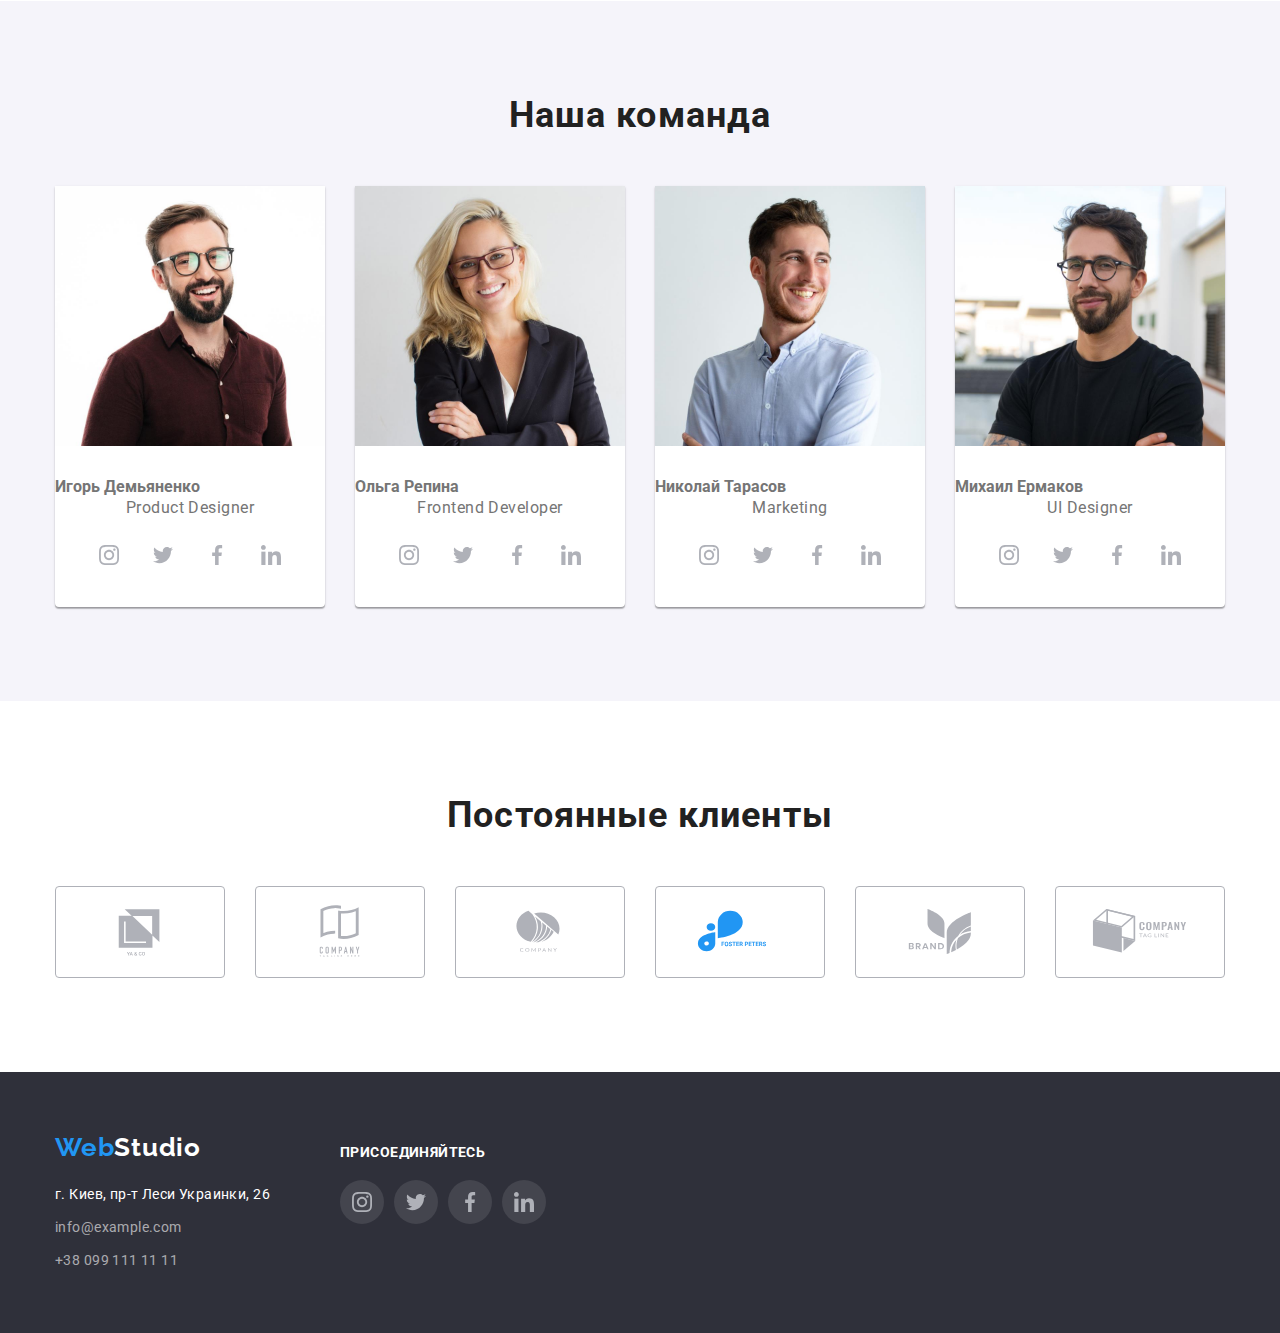
==== commit 9f5f44a6: "hw4" ====
--- a/index.html
+++ b/index.html
@@ -191,7 +191,6 @@
                             <h3 class="title-team">Михаил Ермаков</h3>
                             <p class="team-text">UI Designer</p>
                             <ul class="team-link-list list"><li class="team-link-item"><a href="" class="social"><svg class="link-icon inst"><use href="./images/icons/symbol-defs.svg#icon-instagram">
-
                             </use>
                         </svg>
                     </a>
@@ -229,52 +228,49 @@
                     <li class="clients-item">
                         <a href="" class="clients-link">
                             <svg class="clients-icon">
-                                <use href="./images/icons/symbol-defs.svg#client1">
-
-                                </use>
-                            </svg>
-                        </a>
-                    </li>
-                    <li class="clients-item">
-                        <a href="" class="clients-link">
-                            <svg class="clients-icon">
-                                <use href="./images/icons/symbol-defs.svg#icon-client2">
-                                </use>
-                            </svg>
-                        </a>
-                    </li>
-                    <li class="clients-item">
-                        <a href="" class="clients-link">
-                            <svg class="clients-icon">
-                                <use href="./images/icons/symbol-defs.svg#icon-client3"></use>
-                            </svg>
-                        </a>
-                    </li>
-                    <li class="clients-item">
-                        <a href="" class="clients-link">
-                            <svg class="clients-icon">
-                                <use href="./images/icons/symbol-defs.svg#icon-client4"></use>
-                            </svg>
-                        </a>
-                    </li>
-                    <li class="clients-item">
-                        <a href="" class="clients-link">
-                            <svg class="clients-icon">
-                                <use href="./images/icons/symbol-defs.svg#icon-client5"></use>
-                            </svg>
-                        </a>
-                    </li>
-                    <li class="clients-item">
-                        <a href="" class="clients-link">
-                            <svg class="clients-icon">
-                                <use href="./images/icons/symbol-defs.svg#icon-client6"></use>
-                            </svg>
-                        </a>
-                    </li>
-
+                                <use href="./images/icons/symbol-defs.svg#icon-Logo"></use>
+                            </svg>
+                        </a>
+                    </li>
+                    <li class="clients-item">
+                        <a href="" class="clients-link">
+                            <svg class="clients-icon">
+                                <use href="./images/icons/symbol-defs.svg#icon-Logo2"></use>
+                            </svg>
+                        </a>
+                    </li>
+                    <li class="clients-item">
+                        <a href="" class="clients-link">
+                            <svg class="clients-icon">
+                                <use href="./images/icons/symbol-defs.svg#icon-Logo3"></use>
+                            </svg>
+                        </a>
+                    </li>
+                    <li class="clients-item">
+                        <a href="" class="clients-link">
+                            <svg class="clients-icon">
+                                <use href="./images/icons/symbol-defs.svg#icon-Logo4"></use>
+                            </svg>
+                        </a>
+                    </li>
+                    <li class="clients-item">
+                        <a href="" class="clients-link">
+                            <svg class="clients-icon">
+                                <use href="./images/icons/symbol-defs.svg#icon-Logo5"></use>
+                            </svg>
+                        </a>
+                    </li>
+                    <li class="clients-item">
+                        <a href="" class="clients-link">
+                            <svg class="clients-icon">
+                                <use href="./images/icons/symbol-defs.svg#icon-Logo6"></use>
+                            </svg>
+                        </a>
+                    </li>
                 </ul>
             </div>
         </section>
+
 
     </main>
     <!-- Підвал сторінки (нижня частина)-->
--- a/css/styles.css
+++ b/css/styles.css
@@ -1,13 +1,12 @@
 :root {
     --primary-text-color: #757575;
-        --title-color: #212121;
-        --link-hover-color: #2196F3;
-        --accent-color: #2196F3;
-        --btn-color: #2196F3;
-        --primary-bg-color: #2F303A;
-        --bg-prioritet-color: #fff;
-        --bg-another-color: #F5F4FA;
-
+    --title-color: #212121;
+    --link-hover-color: #2196F3;
+    --accent-color: #2196F3;
+    --btn-color: #2196F3;
+    --primary-bg-color: #2F303A;
+    --bg-prioritet-color: #fff;
+    --bg-another-color: #F5F4FA;
 }
 
 body {
@@ -19,6 +18,8 @@
     line-height: 1.33;
 }
 
+
+/* Нижче буде скидування стилів для тегів */
 p,
 h1,
 h2,
@@ -29,7 +30,9 @@
     margin: 0;
 }
 
-ul ,ol {
+
+ul,
+ol {
     margin: 0;
     padding: 0;
 }
@@ -50,8 +53,9 @@
     padding-right: 15px;
 }
 
+/* контейнерів може бути декілька, якщо секції різної ширини */
+
 .list {
-
     padding-top: 0;
     padding-bottom: 0;
     padding-right: 0;
@@ -63,54 +67,66 @@
     list-style: none;
 }
 
+/* скидує стилі списків */
 
 .visually-hidden {
     position: absolute;
-        width: 1px;
-        height: 1px;
-        margin: -1px;
-        border: 0;
-        padding: 0; 
-        white-space: nowrap;
-            clip-path: inset(100%);
-            clip: rect(0 0 0 0);
-            overflow: hidden;
-}
+    width: 1px;
+    height: 1px;
+    margin: -1px;
+    border: 0;
+    padding: 0;
+
+    white-space: nowrap;
+    clip-path: inset(100%);
+    clip: rect(0 0 0 0);
+    overflow: hidden;
+}
+
+/* приховує елементи без втрати семантики */
+
+
+/* ========HEADER======= */
+
 .hdr {
     border-bottom: 1px solid #ECECEC;
 }
 
+
+.hdr-nav-contact {
+    display: flex;
+    align-items: center;
+    justify-content: space-between;
+}
+
 .hdr-nav {
     display: flex;
     align-items: center;
 }
 
 .logo {
+    font-family: 'Raleway', sans-serif;
+    font-weight: 700;
+    font-size: 26px;
+    line-height: 1.19;
+    letter-spacing: 0.03em;
+    color: black;
+    text-decoration: none;
     padding-top: 24px;
     padding-bottom: 25px;
-    display: block;
-    font-family: 'Raleway';
-    font-weight: 700;
-    font-size: 26px;
-    line-height: 1.2;
-    letter-spacing: 0.03em;
-    color: black;
-    text-decoration: none;
-}
-
-
+}
 
 .logo span {
-    color: var(--accent-color);
-}
-
-/* .logo.up{
-  display: flex;
-  /* margin-left: 215px;
-  margin-top: 24px;
-  margin-right: 1240px;
-  width: 145px;
-  height: 31px; */
+    color: var(--accent-color)
+}
+
+
+
+.logo:hover {
+    color: var(--link-hover-color);
+}
+
+
 
 /* site-nav */
 .site-nav {
@@ -133,7 +149,7 @@
 
 
 .site-nav .link {
-    
+
     padding-top: 32px;
     padding-bottom: 32px;
 
@@ -141,7 +157,7 @@
     font-style: normal;
     font-weight: 500;
     font-size: 14px;
-    line-height: 1.2;
+    line-height: 1.1;
     letter-spacing: 0.02em;
     text-decoration: none;
 
@@ -156,13 +172,17 @@
     color: var(--accent-color);
 }
 
+
+
 .hdr-contact.list {
     display: flex;
     margin-left: auto;
 }
+
 
 .hdr-contact .item+.item {
     margin-left: 30px;
+
 }
 
 .hdr-contact .item {
@@ -181,8 +201,9 @@
     font-style: normal;
     font-weight: 500;
     font-size: 14px;
-    line-height: 1.2;
+    line-height: 1.14;
     letter-spacing: 0.02em;
+
 }
 
 .hdr-contact .hdr-link:hover,
@@ -192,15 +213,17 @@
 .hdr-contact .hdr-link:focus .hdr-icon-mail,
 .hdr-contact .hdr-link:focus .hdr-icon-tel {
     color: var(--accent-color);
-    fill:var(--accent-color);
-    
-}
-
-.hdr-icon-mail{
+    fill: var(--accent-color);
+}
+
+
+
+.hdr-icon-mail {
     width: 16px;
     height: 12px;
     margin-right: 10px;
-    fill:rgba(117, 117, 117, 1);
+    fill:
+        rgba(117, 117, 117, 1);
 }
 
 .hdr-icon-tel {
@@ -211,9 +234,11 @@
         rgba(117, 117, 117, 1);
 }
 
+/* ========ORDER======= */
 /* Эффективные решения для вашего бизнеса */
-section.hero{
-padding-top: 200px;
+
+section.hero {
+    padding-top: 200px;
     padding-bottom: 200px;
     align-items: center;
     text-align: center;
@@ -223,52 +248,11 @@
     background-position: center;
 }
 
-
-.section-title{
+.section-title {
     color: var(--title-color);
 }
 
-.section-title.hero{
-    margin-top: 0;
-        margin-bottom: 30px;
-        margin-left: auto;
-        margin-right: auto;
-        width: 696px;
-        height: 120px;
-    
-        font-weight: 900;
-        font-size: 44px;
-        line-height: 1.36;
-        letter-spacing: 0.06em;
-        text-transform: uppercase;
-        color: #fff;
-}
-
-.btn-order {
-    min-width: 200px;
-        height: 50px;
-        padding-top: 10px;
-        padding-bottom: 10px;
-        padding-right: 32px;
-        padding-left: 32px;
-        margin-right: 484px;
-        margin-left: 484px;
-        border-radius: 4px;
-            border: transparent;
-            background: var(--btn-color);
-            box-shadow: 0px 4px 4px rgba(0, 0, 0, 0.15);
-            font-family: inherit;
-            font-weight: 700;
-            font-size: 16px;
-            line-height: 1.87;
-            letter-spacing: 0.06em;
-        
-            cursor: pointer;
-            color: #FFFFFF;
-
-}
-
-.section-title.one {
+.section-title.hero {
     margin-top: 0;
     margin-bottom: 30px;
     margin-left: auto;
@@ -285,7 +269,7 @@
 
 }
 
-.button-order {
+.btn-order {
     min-width: 200px;
     height: 50px;
     padding-top: 10px;
@@ -297,7 +281,7 @@
 
     border-radius: 4px;
     border: transparent;
-    background: var(--link-hover-color);
+    background: var(--btn-color);
     box-shadow: 0px 4px 4px rgba(0, 0, 0, 0.15);
     font-family: inherit;
     font-weight: 700;
@@ -309,7 +293,9 @@
     color: #FFFFFF;
 }
 
-/* features  Особенности*/
+
+/* ======FEATURES===== */
+/* features Особенности*/
 .feature {
     padding-top: 94px;
     padding-bottom: 94px;
@@ -323,7 +309,7 @@
 }
 
 .feature-list .item {
-    width: 270px;
+    max-width: 270px;
 }
 
 .feature-list .item p {
@@ -335,26 +321,24 @@
     margin-left: 30px;
 }
 
-.item-icon{
-    display: flex;
-        align-items: center;
-        justify-content: center;
-        width: 270px;
-        height: 120px;
-            margin-bottom: 30px;
-            background-color: var(--bg-another-color);
-            border-radius: 4px;
-}
-
-.feature-icon{
+.item-icon {
+    display: flex;
+    align-items: center;
+    justify-content: center;
+    width: 270px;
+    height: 120px;
+    margin-bottom: 30px;
+    background-color: var(--bg-another-color);
+    border-radius: 4px;
+}
+
+.feature-icon {
     width: 70px;
     height: 70px;
 }
 
 .feature-list .title {
-   
     margin-bottom: 10px;
-
     color: var(--title-color);
     font-weight: 700;
     font-size: 14px;
@@ -363,13 +347,15 @@
     text-transform: uppercase;
 }
 
-/* НАШИ РАБОТЫ */
+/* =======WORK======== */
+/* ЧЕМ МЫ ЗАНИМАЕМСЯ */
 
 .section.work {
     background-color: var(--bg-color-wite);
     padding-bottom: 94px;
 }
 
+
 .work-list {
     display: flex;
 }
@@ -378,9 +364,10 @@
     margin-left: 30px;
 }
 
-
-
-..section.team {
+/* =======TEAM======= */
+/* Наша команда */
+
+.section.team {
     padding-top: 94px;
     padding-bottom: 94px;
     background-color: var(--bg-another-color);
@@ -417,7 +404,7 @@
     display: block;
 }
 
-.title-team {
+.title-team-card {
     margin-bottom: 10px;
     font-weight: 500;
     font-size: 16px;
@@ -480,126 +467,148 @@
     fill: #FFFFFF;
 }
 
-
+/* =====CUSTOMERS=== */
 /* Постоянные клиетны */
-
-s.ection-title.clients{
+s.ection-title.clients {
     margin-bottom: 50px;
 }
 
-.section.clients{
+.section.clients {
     padding-top: 94px;
-        padding-bottom: 94px;
-}
-
-.clients-list{
-    display: flex;
-        justify-content: center;
-}
-
-.clients-list .clients-item+.clients-item{
+    padding-bottom: 94px;
+}
+
+.clients-list {
+    display: flex;
+    justify-content: center;
+}
+
+.clients-list .clients-item+.clients-item {
     margin-left: 30px;
 }
 
-.clients-link{
-    display: flex;
-        width: 170px;
-        height: 92px;
-        border: 1px solid #AFB1B8;
-            border-radius: 4px;
-            align-items: center;
-            justify-content: center;
-}
+.clients-link {
+    display: flex;
+    width: 170px;
+    height: 92px;
+    border: 1px solid #AFB1B8;
+    border-radius: 4px;
+    align-items: center;
+    justify-content: center;
+}
+
 
 .clients-link:hover .clients-icon,
-.clients-link:focus .clients-icon{
-    fill:var(--accent-color);
-}
+.clients-link:focus .clients-icon {
+    fill: var(--accent-color);
+}
+
 .clients-link:hover,
 .clients-link:focus {
     border: 1px solid var(--accent-color);
 }
 
-.clients-icon{
+.clients-icon {
     width: 106px;
-        height: 60px;
-        fill: #AFB1B8;
-}
-/* footer */
-.container.footer{
-    display: flex;
-}
-.footer-box{
+    height: 60px;
+    fill: #AFB1B8;
+}
+
+
+
+
+
+/*========FOOTER========*/
+.container.footer {
+    display: flex;
+    /* align-items: center; */
+}
+
+.footer-box {
     padding-top: 60px;
-        padding-bottom: 60px;
-        background-color: var(--primary-bg-color);
-}
-.adress-box{
-    display: flex;
-}
-.logo-footer{
+    padding-bottom: 60px;
+    background-color: var(--primary-bg-color);
+}
+
+.adres-box {
+   
+
+
+}
+
+.logo-footer {
     display: block;
-    
-        margin-bottom: 20px;
-    
-        font-family: 'Raleway';
-        font-weight: 700;
-        font-size: 26px;
-        line-height: 1.19;
-        letter-spacing: 0.03em;
-        color: #fff;
-        text-decoration: none;
-}
-
-.logo-footer span{
-    color:var(--accent-color);
-}
-.contact-adres{
+
+    margin-bottom: 20px;
+
+    font-family: 'Raleway';
+    font-weight: 700;
+    font-size: 26px;
+    line-height: 1.19;
+    letter-spacing: 0.03em;
+    color: #fff;
+    text-decoration: none;
+}
+
+.logo-footer span {
+    color: var(--accent-color);
+
+}
+
+.logo-footer:hover {
+    color: var(--link-hover-color);
+}
+
+.contact-adres {
     display: inline-block;
-        margin-bottom: 9px;
-        font-style: normal;
-        font-size: 14px;
-        line-height: 1.71;
-        letter-spacing: 0.03em;
-        text-decoration: none;
-        color: #FFFFFF;
-}
-.contact-mail{
+    margin-bottom: 9px;
+    font-style: normal;
+    font-size: 14px;
+    line-height: 1.71;
+    letter-spacing: 0.03em;
+    text-decoration: none;
+    color: #FFFFFF;
+}
+
+.contact-mail {
     display: block;
-        margin-bottom: 9px;
-}
-
-.contact-tel{
+    margin-bottom: 9px;
+}
+
+.contact-tel {
     display: block;
 }
 
 .contact-mail,
-.contact-tel{
-        color: rgba(255, 255, 255, 0.6);
-            font-style: normal;
-            font-size: 14px;
-            line-height: 1.71;
-            letter-spacing: 0.03em;
-            text-decoration: none;
+.contact-tel {
+    color: rgba(255, 255, 255, 0.6);
+    font-style: normal;
+    font-size: 14px;
+    line-height: 1.71;
+    letter-spacing: 0.03em;
+    text-decoration: none;
 }
 
 .contact-adres:hover,
 .contact-mail:hover,
-.contact-tel:hover{
+.contact-tel:hover {
     color: var(--link-hover-color);
 }
+
 .contact-adres:focus,
 .contact-mail:focus,
-.contact-tel:focus{
-    color:var(--link-hover-color);
-}
-
-
-.footer-link{
+.contact-tel:focus {
+    color: var(--link-hover-color);
+}
+
+
+
+.footer-link {
     margin-left: 70px;
-        padding-top: 12px;
-}
-.footer-link-text{
+    padding-top: 12px;
+}
+
+.footer-link-text {
     margin-bottom: 20px;
     font-weight: 700;
     font-size: 14px;
@@ -608,66 +617,71 @@
     text-transform: uppercase;
 
     color: #FFFFFF;
-
-}
-
-.footer-link-list .footer-link-item+.footer-link-item{
-margin-left: 10px;
-}
-
-.footer-link-list{
-    display: flex;
-}
-
-.footer-social{
-    display: flex;
-        align-items: center;
-        justify-content: center;
-        width: 44px;
-        height: 44px;
-        border-radius: 50%;
-        background-color: rgba(255, 255, 255, 0.1);
-        fill: var(--bg-prioritet-color);
-}
+}
+
+.footer-link-list .footer-link-item+.footer-link-item {
+    margin-left: 10px;
+}
+
+.footer-link-list {
+    display: flex;
+}
+
+.footer-social {
+    display: flex;
+    align-items: center;
+    justify-content: center;
+    width: 44px;
+    height: 44px;
+    border-radius: 50%;
+    background-color: rgba(255, 255, 255, 0.1);
+    fill: var(--bg-prioritet-color);
+}
+
 .footer-social:hover,
-.footer-social:focus{
-background-color: var(--accent-color);
+.footer-social:focus {
+    background-color: var(--accent-color);
 }
 
 .footer-link-icon {
     width: 20px;
     height: 20px;
-    
-
-}
+    ;
+
+}
+
 
 /* PORTFOLIO STYLES */
-
-.portfolio-sec {
+/* ================= */
+
+.link.portfolio {
+    color: var(--accent-color);
+}
+
+.portfolio-section {
     padding-top: 94px;
     padding-bottom: 94px;
 }
 
-.link.portfolio {
-    color: var(--link-hover-color);
-}
 
 .portf-title {
     font-size: 0;
 }
 
-.buttons-port.list {
+/* ===СПИСОК КНОПОК=== */
+
+.buttons-portf.list {
     display: flex;
     margin-bottom: 50px;
     justify-content: center;
 
 }
 
-.buttons-port .item+.item {
+.buttons-portf .item+.item {
     margin-left: 8px;
 }
 
-.button-portf {
+.btn-portf {
     padding-top: 6px;
     padding-bottom: 6px;
     padding-right: 22px;
@@ -687,29 +701,35 @@
     cursor: pointer;
 }
 
-.button-portf:hover,
-.button-portf:focus {
-    background: #2196F3;
+.btn-portf:hover,
+.btn-portf:focus {
+    background: var(--link-hover-color);
     box-shadow: 0px 3px 1px rgba(0, 0, 0, 0.1), 0px 1px 2px rgba(0, 0, 0, 0.08), 0px 2px 2px rgba(0, 0, 0, 0.12);
     color: #FFFFFF;
 }
+
+/*===ПОРТФОЛІО РОБІТ=== */
 
 .portfolio-list .item {
     width: 370px;
     margin: 15px;
 }
 
+
 .portfolio-list {
     display: flex;
     flex-wrap: wrap;
     margin: -15px;
-
+}
+
+.portfolio-list .item:hover {
+    box-shadow: 0px 1px 1px rgba(0, 0, 0, 0.12), 0px 4px 4px rgba(0, 0, 0, 0.06), 1px 4px 6px rgba(0, 0, 0, 0.16);
+    cursor: pointer;
 }
 
 .portf-card {
     display: block;
 }
-
 
 .portf-list-title {
 
@@ -722,9 +742,7 @@
     color: var(--title-color);
 }
 
-.portf-text {
-
-
+.portf-list-text {
     font-size: 16px;
     line-height: 1.88;
     letter-spacing: 0.03em;
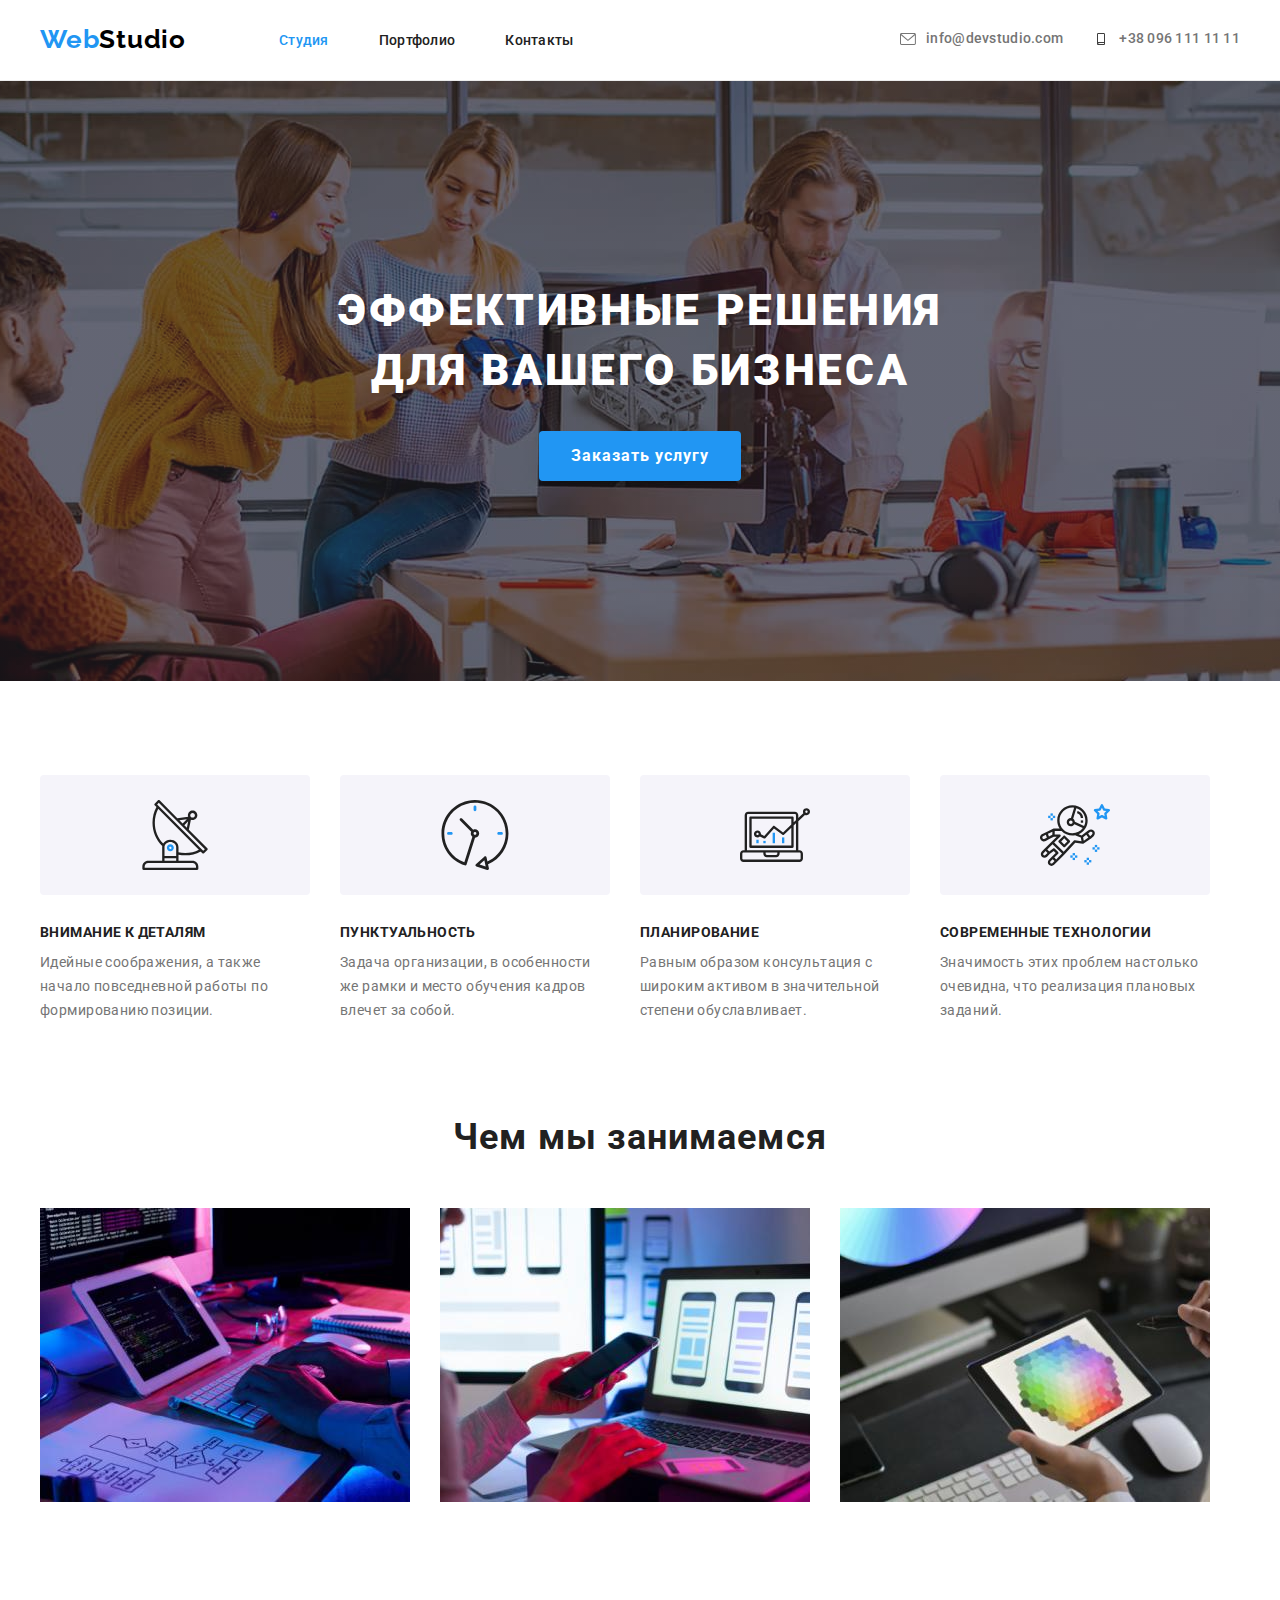
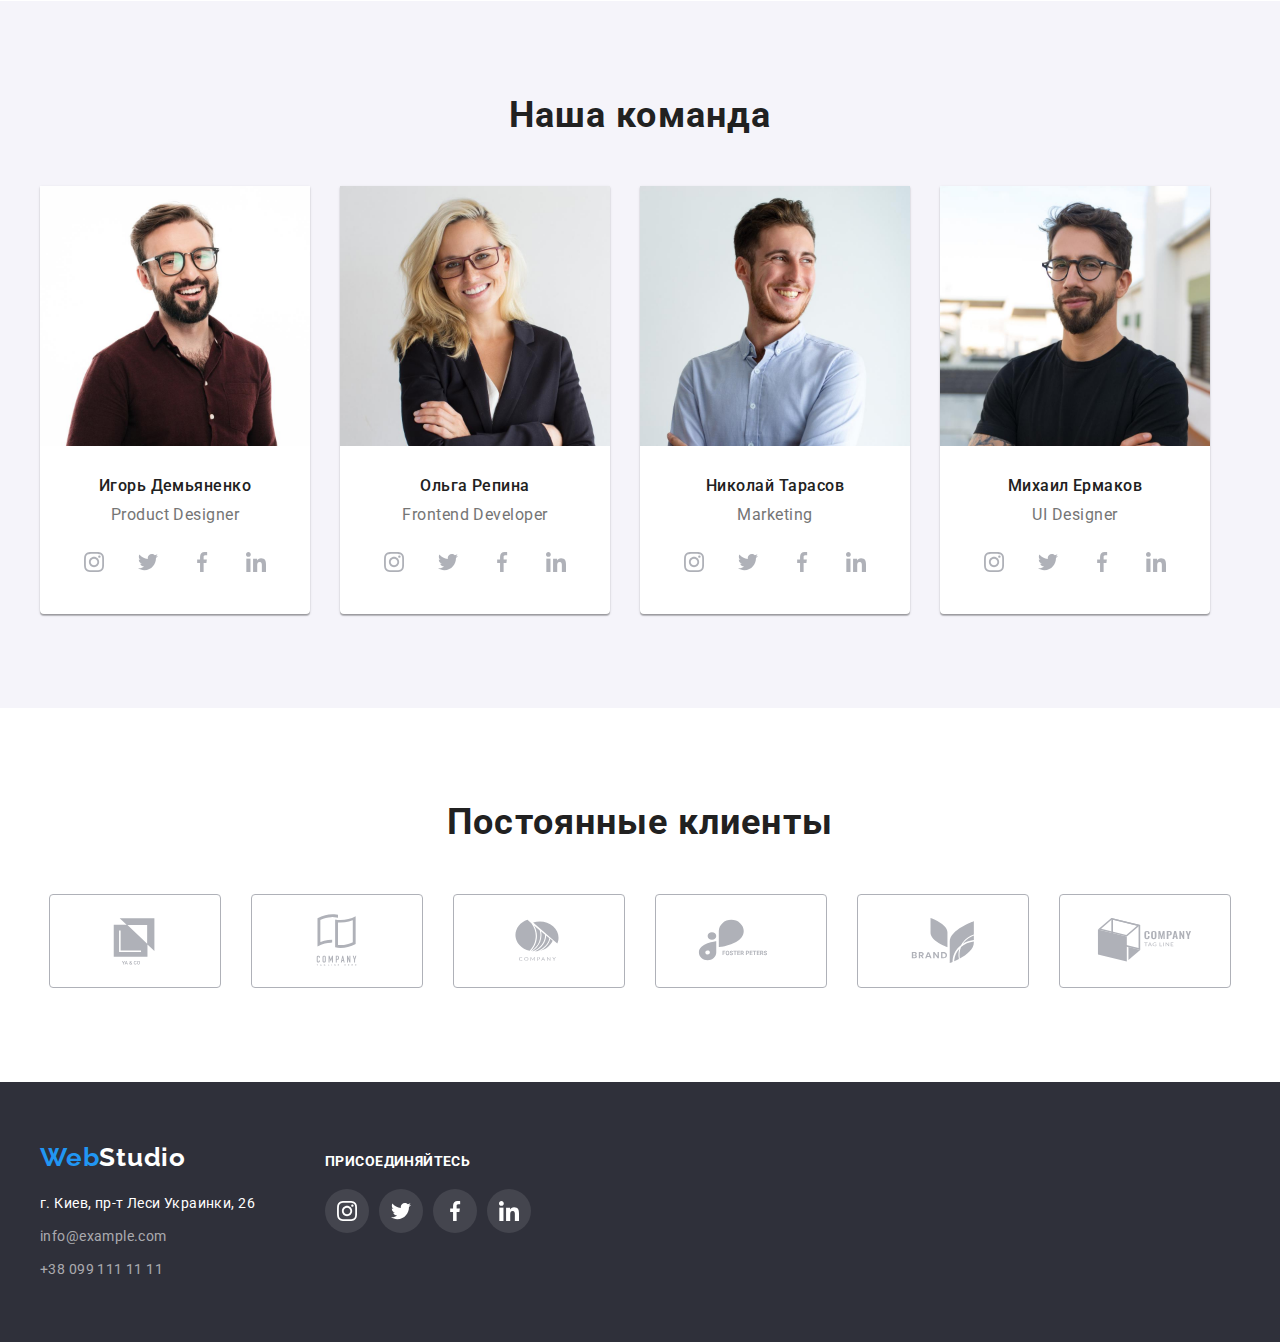
==== commit 59706543: "hw4" ====
--- a/index.html
+++ b/index.html
@@ -11,13 +11,14 @@
     <link
         href="https://fonts.googleapis.com/css2?family=Raleway:wght@700&family=Roboto:wght@400;500;700;900&display=swap"
         rel="stylesheet">
-    <link rel="stylesheet" href="./css/modern-normalize.css">
+    <link rel="stylesheet" href="https://cdnjs.cloudflare.com/ajax/libs/modern-normalize/1.1.0/modern-normalize.min.css"
+        integrity="sha512-wpPYUAdjBVSE4KJnH1VR1HeZfpl1ub8YT/NKx4PuQ5NmX2tKuGu6U/JRp5y+Y8XG2tV+wKQpNHVUX03MfMFn9Q=="
+        crossorigin="anonymous" referrerpolicy="no-referrer" />
     <link rel="stylesheet" href="./css/styles.css">
 </head>
 
 <body>
     <!-- Шапка сторінки з логотипом (верхній блок)-->
-
     <header class="hdr">
         <div class="container hdr-nav-contact">
             <nav class="hdr-nav">
@@ -28,19 +29,19 @@
                     <li class="item"><a class="link" href="./portfolio.html">Портфолио</a></li>
                     <li class="item"><a class="link" href="">Контакты</a></li>
                 </ul>
-                
-                <ul class="hdr-contact list">
-                    <li class="item">
-                        <a class="hdr-link mail" href="mailto:info@devstudio.com"><svg class="hdr-icon-mail">
-                                <use href="./images/icons/symbol-defs.svg#icon-envelope"></use>
-                            </svg>info@devstudio.com</a>
-                    </li>
+            </nav>
+            <ul class="hdr-contact list">
+                <li class="item">
+                    <a class="hdr-link mail" href="mailto:info@devstudio.com"><svg class="hdr-icon-mail">
+                            <use href="./images/icons/symbol-defs.svg#icon-envelope"></use>
+                        </svg>info@devstudio.com</a>
+                </li>
+                <li class="item">
                     <a class="hdr-link tel" href="tel:+380961111111"><svg class="hdr-icon-tel">
                             <use href="./images/icons/symbol-defs.svg#icon-smartphone"></use>
                         </svg>+38 096 111 11 11</a>
-                    </li>
-                </ul>
-                </nav>
+                </li>
+            </ul>
         </div>
     </header>
     <!-- Унікальний контент сторінки (3 блоки)-->
@@ -53,34 +54,43 @@
             </div>
         </section>
 
-        <!--Чем мы занимаемся-->
+        <!-- Cписок особливостей -->
         <section class="section feature">
             <div class="container">
                 <h2 class="visually-hidden">Особенности</h2>
                 <ul class="feature-list list">
                     <li class="item">
                         <div class="item-icon">
-                            <svg href="feature-icon"><use href="./images/icons/symbol-defs.svg#icon-antenna"></use></svg>
+                            <svg class="feature-icon">
+                                <use href="./images/icons/symbol-defs.svg#icon-antenna"></use>
+                            </svg>
                         </div>
                         <h3 class="title">Внимание к деталям</h3>
                         <p>Идейные соображения, а также начало повседневной работы по формированию позиции.</p>
                     </li>
                     <li class="item">
-                        <div class="item-icon"><svg class="feature-icon"><use href="./images/icons/symbol-defs.svg#icon-clock"></use></svg>
+                        <div class="item-icon">
+                            <svg class="feature-icon">
+                                <use href="./images/icons/symbol-defs.svg#icon-clock"></use>
+                            </svg>
                         </div>
                         <h3 class="title">Пунктуальность</h3>
                         <p>Задача организации, в особенности же рамки и место обучения кадров влечет за собой.</p>
                     </li>
                     <li class="item">
-                        <div class="item-icon"><svg class="feature-icon">
-                                <use href="./images/icons/symbol-defs.svg#icon-diagram"></use></svg>
+                        <div class="item-icon">
+                            <svg class="feature-icon">
+                                <use href="./images/icons/symbol-defs.svg#icon-diagram"></use>
+                            </svg>
                         </div>
                         <h3 class="title">Планирование</h3>
                         <p>Равным образом консультация с широким активом в значительной степени обуславливает.</p>
                     </li>
                     <li class="item">
-                        <div class="item-icon"><svg class="feature-icon">
-                                <use href="./images/icons/symbol-defs.svg#icon-astronaut"></use></svg>
+                        <div class="item-icon">
+                            <svg class="feature-icon">
+                                <use href="./images/icons/symbol-defs.svg#icon-astronaut"></use>
+                            </svg>
                         </div>
                         <h3 class="title">Современные технологии</h3>
                         <p>Значимость этих проблем настолько очевидна, что реализация плановых заданий.</p>
@@ -88,6 +98,7 @@
                 </ul>
             </div>
         </section>
+        <!--Чем мы занимаемся-->
         <section class="section work">
             <div class="container">
                 <h2 class="section-title work">Чем мы занимаемся</h2>
@@ -106,10 +117,15 @@
                     <li class="item">
                         <img class="team-card" src="./images/card1.jpg" alt="Игорь Демьяненко" width="270">
                         <div class="team-title-text">
-                            <h3 class="title-team">Игорь Демьяненко</h3>
+                            <h3 class="title-team-card">Игорь Демьяненко</h3>
                             <p class="team-text">Product Designer</p>
                             <ul class="team-link-list list">
-                                <li class="team-link-item"><a href="" class="social"><svg class="link-icon inst"><use href="./images/icons/symbol-defs.svg#icon-instagram"></use></svg></a>
+                                <li class="team-link-item">
+                                    <a href="" class="social">
+                                        <svg class="link-icon inst">
+                                            <use href="./images/icons/symbol-defs.svg#icon-instagram"></use>
+                                        </svg>
+                                    </a>
                                 </li>
                                 <li class="team-link-item">
                                     <a href="" class="social">
@@ -132,95 +148,125 @@
                                         </svg>
                                     </a>
                                 </li>
-                                </ul>
-                                </div>
-                        
+                            </ul>
+                        </div>
                     </li>
                     <li class="item">
                         <img class="team-card" src="./images/card2.jpg" alt="Ольга Репина" width="270">
                         <div class="team-title-text">
-                            <h3 class="title-team">Ольга Репина</h3>
+                            <h3 class="title-team-card">Ольга Репина</h3>
                             <p class="team-text">Frontend Developer</p>
-                            <ul class="team-link-list list"><li class="team-link-item"><a href="" class="social"><svg class="link-icon inst"><use href="./images/icons/symbol-defs.svg#icon-instagram"></use>
-                    </svg>
-                    </a>
-                    </li>
-                    <li class="team-link-item"><a href="" class="social"><svg class="link-icon twitter"><use href="./images/icons/symbol-defs.svg#icon-twitter"></use>
-                        </svg>
-                        </a>
-                    </li>
-                    <li class="team-link-item">
-                        <a href="" class="social">
-                            <svg class="link-icon facebook"><use href="./images/icons/symbol-defs.svg#icon-facebook"></use>
-                            </svg>
-                        </a>
-                    </li>
-                    <li class="team-link-item"><a href="" class="social"><svg class="link-icon linkedin"><use href="./images/icons/symbol-defs.svg#icon-linkedin"></use>
-                        </svg>
-                        </a>
-                    
-                    </div>
+                            <ul class="team-link-list list">
+                                <li class="team-link-item">
+                                    <a href="" class="social">
+                                        <svg class="link-icon inst">
+                                            <use href="./images/icons/symbol-defs.svg#icon-instagram"></use>
+                                        </svg>
+                                    </a>
+                                </li>
+                                <li class="team-link-item">
+                                    <a href="" class="social">
+                                        <svg class="link-icon twitter">
+                                            <use href="./images/icons/symbol-defs.svg#icon-twitter"></use>
+                                        </svg>
+                                    </a>
+                                </li>
+                                <li class="team-link-item">
+                                    <a href="" class="social">
+                                        <svg class="link-icon facebook">
+                                            <use href="./images/icons/symbol-defs.svg#icon-facebook"></use>
+                                        </svg>
+                                    </a>
+                                </li>
+                                <li class="team-link-item">
+                                    <a href="" class="social">
+                                        <svg class="link-icon linkedin">
+                                            <use href="./images/icons/symbol-defs.svg#icon-linkedin"></use>
+                                        </svg>
+                                    </a>
+                                </li>
+                            </ul>
+                        </div>
                     </li>
                     <li class="item">
                         <img class="team-card" src="./images/card3.jpg" alt="Николай Тарасов" width="270">
                         <div class="team-title-text">
-                            <h3 class="title-team">Николай Тарасов</h3>
+                            <h3 class="title-team-card">Николай Тарасов</h3>
                             <p class="team-text">Marketing</p>
-                            <ul class="team-link-list list"><li class="team-link-item"><a href="" class="social"><svg class="link-icon inst"><use href="./images/icons/symbol-defs.svg#icon-instagram"></use>
-                            </svg>
-                        </a>
-                    </li>
-                    <li class="team-link-item"><a href="" class="social"><svg class="link-icon twitter"><use href="./images/icons/symbol-defs.svg#icon-twitter">
-
-                    </use>
-                </svg>
-            </a>
-        </li>
-        <li class="team-link-item"><a href="" class="social"><svg class="link-icon facebook"><use href="./images/icons/symbol-defs.svg#icon-facebook">
-
-        </use>
-    </svg>
-</a>
-        </li>
-        <li class="team-link-item"><a href="" class="social"><svg class="link-icon linkedin"><use href="./images/icons/symbol-defs.svg#icon-linkedin"></use></svg></a></li>
-                    </div>
+                            <ul class="team-link-list list">
+                                <li class="team-link-item">
+                                    <a href="" class="social">
+                                        <svg class="link-icon inst">
+                                            <use href="./images/icons/symbol-defs.svg#icon-instagram"></use>
+                                        </svg>
+                                    </a>
+                                </li>
+                                <li class="team-link-item">
+                                    <a href="" class="social">
+                                        <svg class="link-icon twitter">
+                                            <use href="./images/icons/symbol-defs.svg#icon-twitter"></use>
+                                        </svg>
+                                    </a>
+                                </li>
+                                <li class="team-link-item">
+                                    <a href="" class="social">
+                                        <svg class="link-icon facebook">
+                                            <use href="./images/icons/symbol-defs.svg#icon-facebook"></use>
+                                        </svg>
+                                    </a>
+                                </li>
+                                <li class="team-link-item">
+                                    <a href="" class="social">
+                                        <svg class="link-icon linkedin">
+                                            <use href="./images/icons/symbol-defs.svg#icon-linkedin"></use>
+                                        </svg>
+                                    </a>
+                                </li>
+                            </ul>
+                        </div>
                     </li>
                     <li class="item">
                         <img class="team-card" src="./images/card4.jpg" alt="Михаил Ермаков" width="270">
                         <div class="team-title-text">
-                            <h3 class="title-team">Михаил Ермаков</h3>
+                            <h3 class="title-team-card">Михаил Ермаков</h3>
                             <p class="team-text">UI Designer</p>
-                            <ul class="team-link-list list"><li class="team-link-item"><a href="" class="social"><svg class="link-icon inst"><use href="./images/icons/symbol-defs.svg#icon-instagram">
-                            </use>
-                        </svg>
-                    </a>
-                </li>
-            <li class="team-link-item">
-                <a href="" class="social"><svg class="link-icon twitter">
-                    <use href="./images/icons/symbol-defs.svg#icon-twitter"></use>
-                </svg>
-            </a>
-        </li>
-        <li class="team-link-item">
-            <a href="" class="social"><svg class="link-icon facebook"><use href="./images/icons/symbol-defs.svg#icon-facebook"></use>
-            </svg>
-            </a>
-        </li>
-        <li class="team-link-item">
-            <a href="" class="social">
-                <svg class="link-icon linkedin">
-                    <use href="./images/icons/symbol-defs.svg#icon-linkedin"></use>
-                </svg>
-            </a>
-        </li>
-        </ul>
-        </ul>
-        </div>
-        </li>
-        </ul>
-        </div>
-        </section>
-        <!-- постоянные клиенты-->
+                            <ul class="team-link-list list">
+                                <li class="team-link-item">
+                                    <a href="" class="social">
+                                        <svg class="link-icon inst">
+                                            <use href="./images/icons/symbol-defs.svg#icon-instagram"></use>
+                                        </svg>
+                                    </a>
+                                </li>
+                                <li class="team-link-item">
+                                    <a href="" class="social">
+                                        <svg class="link-icon twitter">
+                                            <use href="./images/icons/symbol-defs.svg#icon-twitter"></use>
+                                        </svg>
+                                    </a>
+                                </li>
+                                <li class="team-link-item">
+                                    <a href="" class="social">
+                                        <svg class="link-icon facebook">
+                                            <use href="./images/icons/symbol-defs.svg#icon-facebook"></use>
+                                        </svg>
+                                    </a>
+                                </li>
+                                <li class="team-link-item">
+                                    <a href="" class="social">
+                                        <svg class="link-icon linkedin">
+                                            <use href="./images/icons/symbol-defs.svg#icon-linkedin"></use>
+                                        </svg>
+                                    </a>
+                                </li>
+                            </ul>
+                </ul>
+            </div>
+            </li>
+            </ul>
+            </div>
+        </section>
+        <!-- Постоянные клиенты -->
         <section class="section clients">
             <div class="container">
                 <h2 class="section-title clients">Постоянные клиенты</h2>
@@ -277,42 +323,54 @@
     <footer class="footer-box">
         <div class="container footer">
             <div class="adress-box">
-            <!-- Копірайт -->
-            <a class="logo-footer" href="./index.html"> <span>Web</span>Studio</a>
-            <!-- Посилання на соцмережі -->
-            <address>
-                <ul class="contact list">
-                    <li><a class="contact-adres" href="https://goo.gl/maps/HZU3c6R3okZjk7ic6" target="_blank"
-                            rel="noopener noreferrer">г. Киев, пр-т Леси Украинки, 26</a></li>
-                    <li><a class="contact-mail" href="mailto:info@example.com">info@example.com</a></li>
-                    <li><a class="contact-tel" href="tel:+380991111111">+38 099 111 11 11</a></li>
-                </ul>
-            </address>
+                <!-- Копірайт -->
+                <a class="logo-footer" href="./index.html"> <span>Web</span>Studio</a>
+                <!-- Посилання на соцмережі -->
+                <address>
+                    <ul class="contact list">
+                        <li><a class="contact-adres" href="https://goo.gl/maps/HZU3c6R3okZjk7ic6" target="_blank"
+                                rel="noopener noreferrer">г. Киев, пр-т Леси Украинки, 26</a></li>
+                        <li><a class="contact-mail" href="mailto:info@example.com">info@example.com</a></li>
+                        <li><a class="contact-tel" href="tel:+380991111111">+38 099 111 11 11</a></li>
+                    </ul>
+                </address>
+            </div>
+            <!--LINK SOC  -->
+            <div class="footer-link">
+                <p class="footer-link-text">Присоединяйтесь</p>
+                <ul class="footer-link-list list">
+                    <li class="footer-link-item">
+                        <a href="" class="footer-social">
+                            <svg class="footer-link-icon">
+                                <use href="./images/icons/symbol-defs.svg#icon-instagram"></use>
+                            </svg>
+                        </a>
+                    </li>
+                    <li class="footer-link-item">
+                        <a href="" class="footer-social">
+                            <svg class="footer-link-icon">
+                                <use href="./images/icons/symbol-defs.svg#icon-twitter"></use>
+                            </svg>
+                        </a>
+                    </li>
+                    <li class="footer-link-item">
+                        <a href="" class="footer-social">
+                            <svg class="footer-link-icon">
+                                <use href="./images/icons/symbol-defs.svg#icon-facebook"></use>
+                            </svg>
+                        </a>
+                    </li>
+                    <li class="footer-link-item">
+                        <a href="" class="footer-social">
+                            <svg class="footer-link-icon">
+                                <use href="./images/icons/symbol-defs.svg#icon-linkedin"></use>
+                            </svg>
+                        </a>
+                    </li>
+                </ul>
+            </div>
         </div>
-        <!-- ПРИИСОЕДЕНИНЯЙТЕСЬ -->
-        <div class="footer-link"><p class="footer-link-text">Присоединяйтесь</p>
-        <ul class="footer-link-list list"><li class="footer-link-item"><a href="" class="footer-social"><svg class="footer-link-icon">
-            <use href="./images/icons/symbol-defs.svg#icon-instagram">
-        </use>
-        </svg>
-    </a>
-</li>
-<li class="footer-link-item"><a href="" class="footer-social"><svg class="footer-link-icon"><use href="./images/icons/symbol-defs.svg#icon-twitter">
-</use>
-</svg>
-</a>
-</li>
-<li class="footer-link-item"><a href="" class="footer-social"><svg class="footer-link-icon"><use href="./images/icons/symbol-defs.svg#icon-facebook"></use>
-</svg>
-</a>
-</li>
-<li class="footer-link-item"><a href="" class="footer-social"><svg class="footer-link-icon"><use href="./images/icons/symbol-defs.svg#icon-linkedin"></use>
-</svg>
-</a>
-</li>
-</ul>
-</div>
-</div>
-</footer>
+    </footer>
 </body>
+
 </html>--- a/css/styles.css
+++ b/css/styles.css
@@ -230,14 +230,20 @@
     width: 16px;
     height: 12px;
     margin-right: 10px;
-    fill:
-        rgba(117, 117, 117, 1);
+    
+}
+.hdr-icon-mail:focus ,
+.hdr-icon-tel:focus{
+color:var(--accent-color);
 }
 
 /* ========ORDER======= */
 /* Эффективные решения для вашего бизнеса */
 
 section.hero {
+    max-width: 1600px;
+    margin-left: auto;
+    margin-right: auto;
     padding-top: 200px;
     padding-bottom: 200px;
     align-items: center;
@@ -521,7 +527,7 @@
 /*========FOOTER========*/
 .container.footer {
     display: flex;
-    /* align-items: center; */
+    align-items:baseline; 
 }
 
 .footer-box {
@@ -605,7 +611,7 @@
 
 .footer-link {
     margin-left: 70px;
-    padding-top: 12px;
+  
 }
 
 .footer-link-text {
